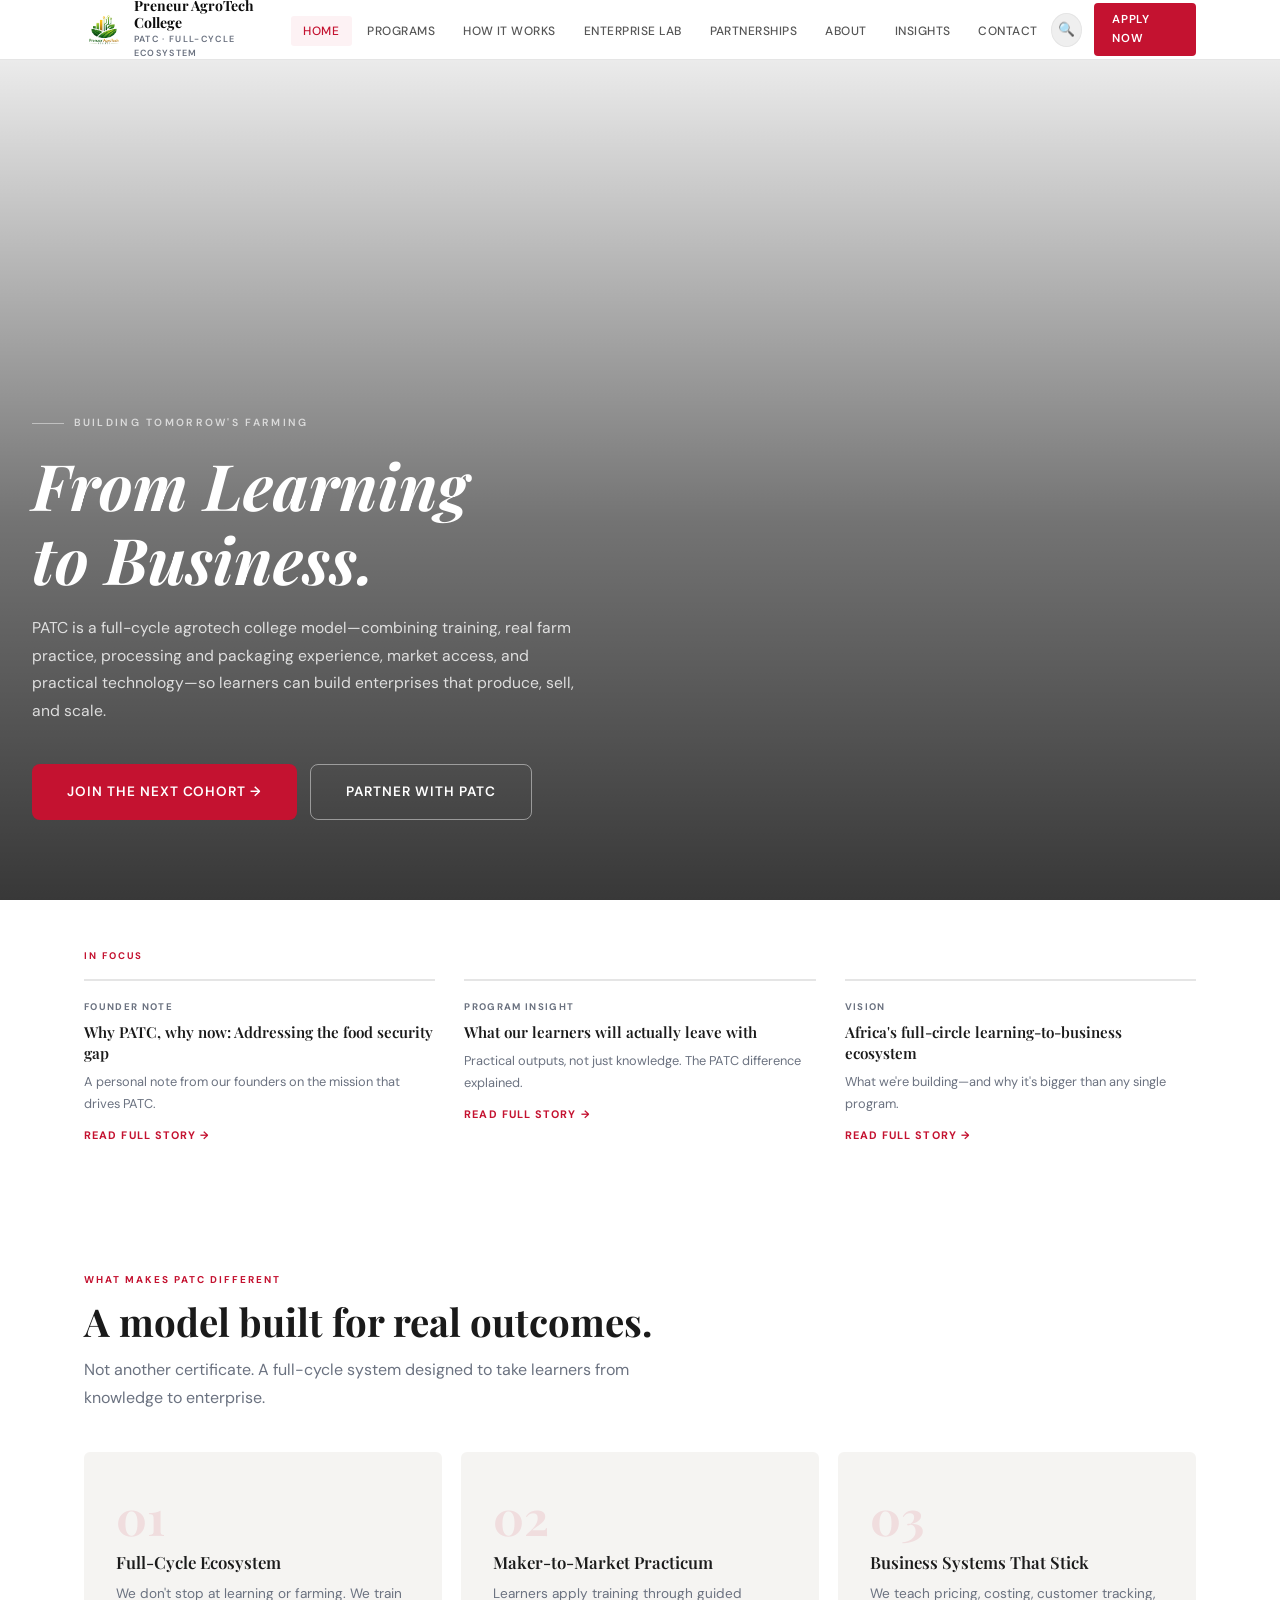
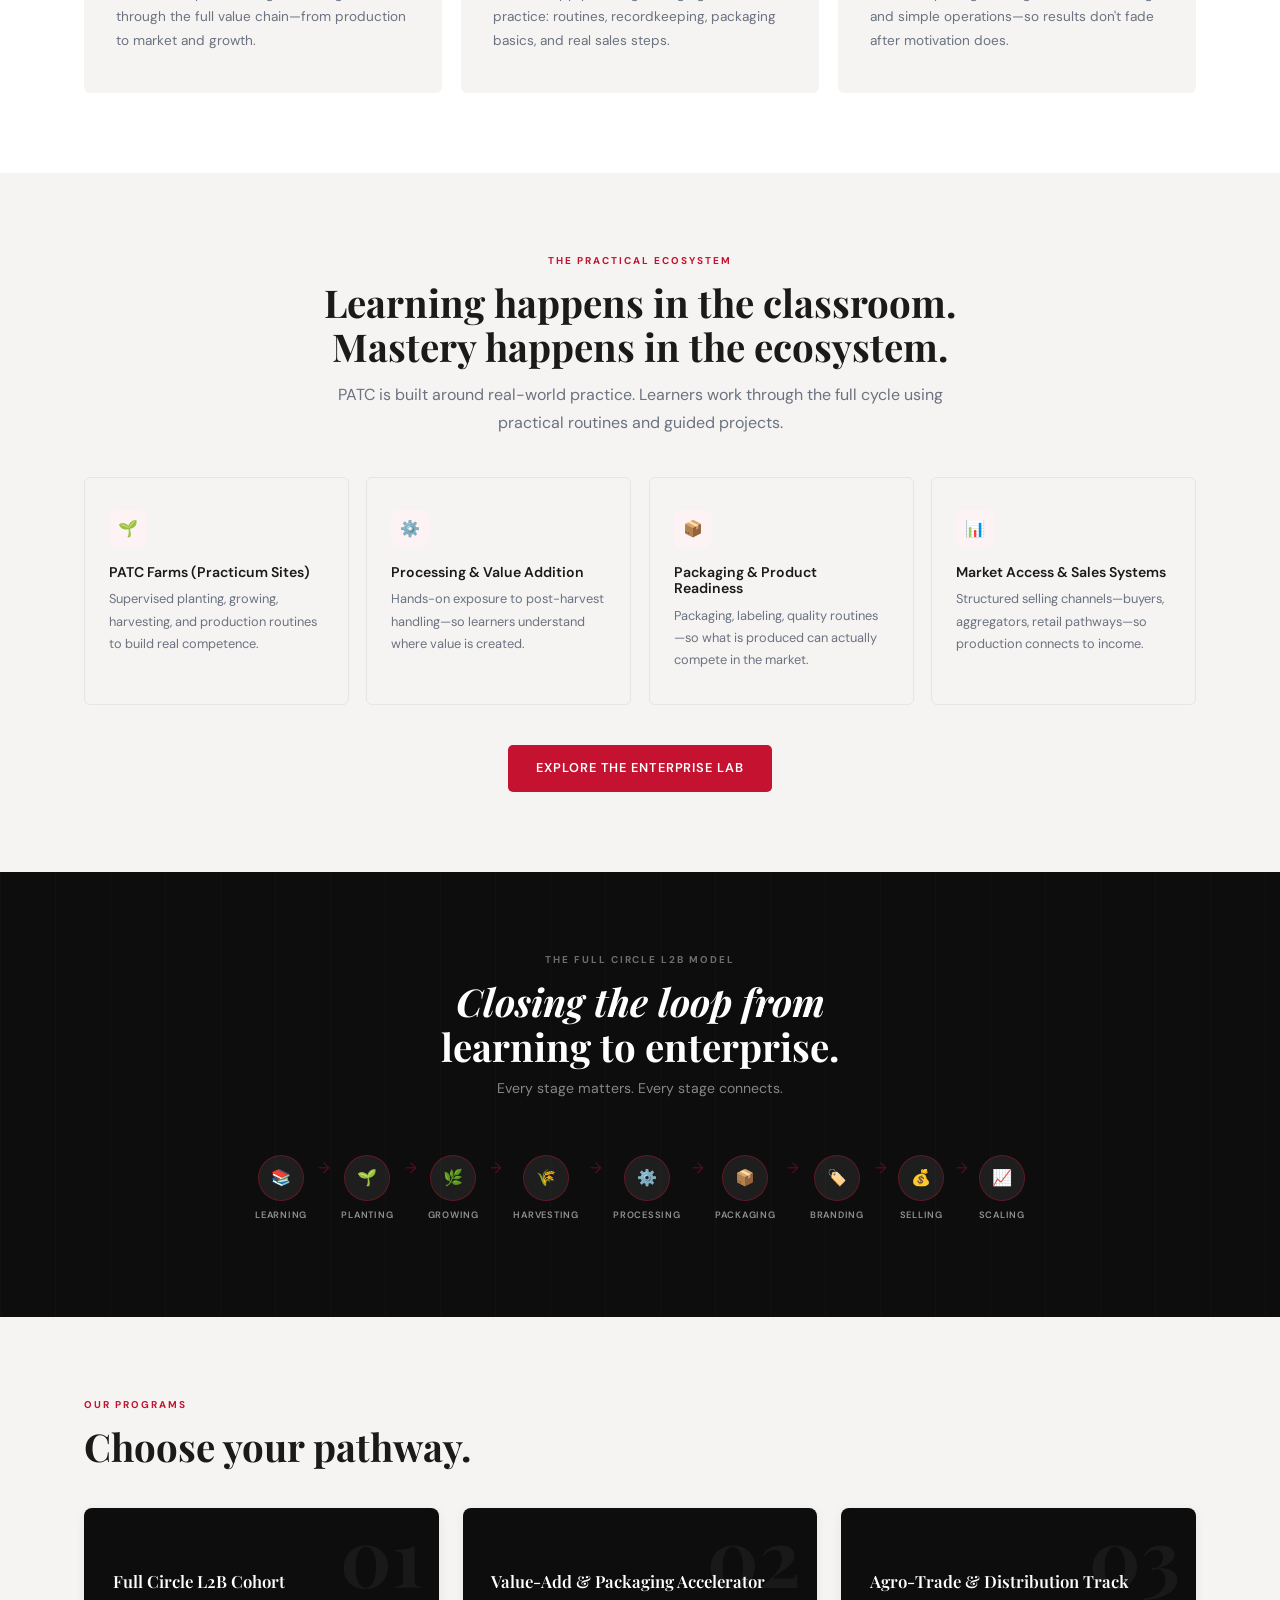
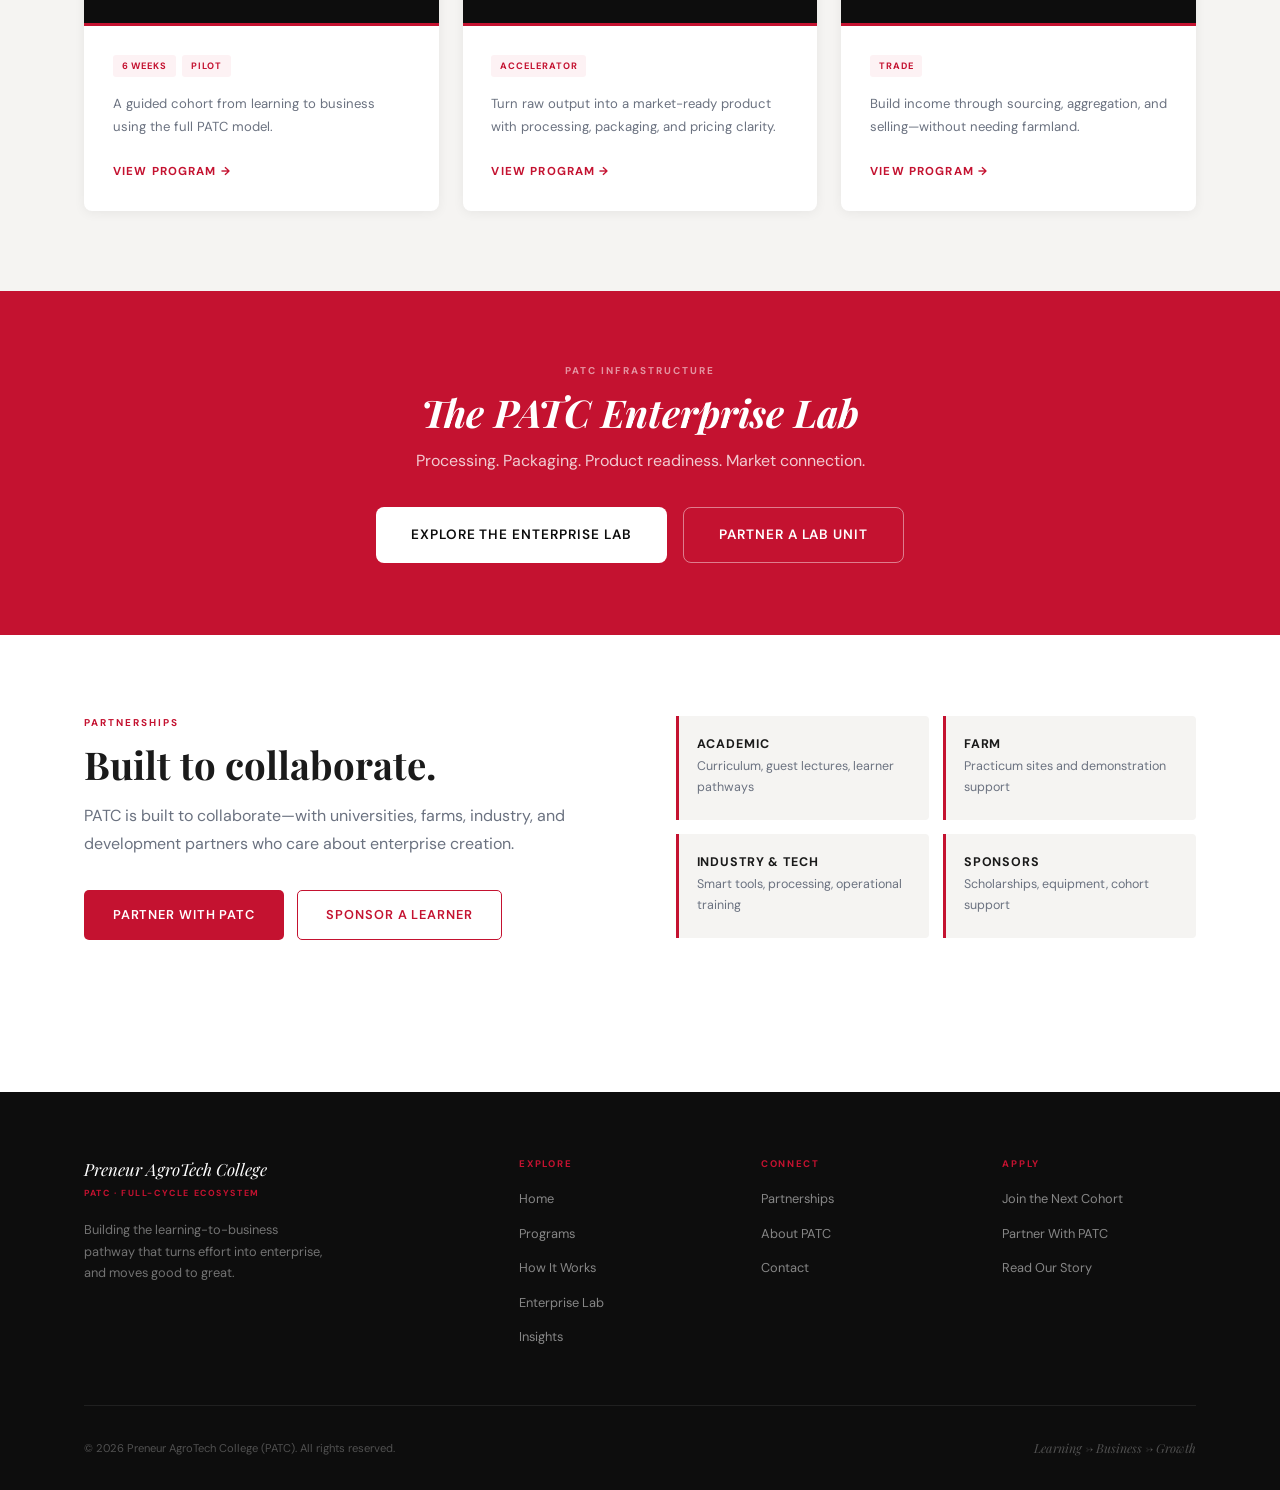
==== index.html @ 9ad7cb27 "Initial commit" ====
<!DOCTYPE html>
<html lang="en">
<head>
  <meta charset="UTF-8">
  <meta name="viewport" content="width=device-width, initial-scale=1.0">
  <title>Preneur AgroTech College</title>
  <link rel="icon" type="image/png" href="assets/icons/favicon.png">
  <link rel="shortcut icon" type="image/png" href="assets/icons/favicon.png">
  <link rel="apple-touch-icon" href="assets/icons/favicon.png">
<link rel="shortcut icon" type="image/png" href="assets/icons/favicon.png">
  <link rel="apple-touch-icon" href="assets/icons/favicon.png">
<link rel="preconnect" href="https://fonts.googleapis.com">
  <link href="https://fonts.googleapis.com/css2?family=Playfair+Display:ital,wght@0,400;0,600;0,700;1,400;1,600&family=DM+Sans:wght@300;400;500;600&display=swap" rel="stylesheet">
  <link rel="stylesheet" href="css/style.css">
  <link rel="stylesheet" href="css/header.css">
  <link rel="stylesheet" href="css/footer.css">
  <link rel="stylesheet" href="css/home.css">
  <link rel="stylesheet" href="css/responsive.css">
</head>
<body data-root="." data-page="home">
  <div id="site-header"></div>
  <div id="site-menu"></div>

  <main>
    <!-- TODO: Replace images, logos, and text content across this page -->
    <section class="hero">
      <!-- IMAGE PLACEHOLDER: Hero slideshow images set in css/home.css (.hero-slide) -->
      <div class="hero-slides">
        <div class="hero-slide slide-1"></div>
        <div class="hero-slide slide-2"></div>
        <div class="hero-slide slide-3"></div>
      </div>
      <div class="hero-overlay"></div>
      <div class="hero-content fi">
        <!-- TODO: Update hero headline/subtext to match your message -->
        <div class="hero-eyebrow">Building Tomorrow's Farming</div>
        <h1>From Learning<br>to Business.</h1>
        <p class="hero-sub fi-2">PATC is a full-cycle agrotech college model—combining training, real farm practice, processing and packaging experience, market access, and practical technology—so learners can build enterprises that produce, sell, and scale.</p>
        <div class="hero-btns fi-3">
          <a class="btn btn-red btn-lg" data-link="pages/apply.html">Join the Next Cohort →</a>
          <a class="btn btn-outline-w btn-lg" data-link="pages/partnerships.html">Partner With PATC</a>
        </div>
      </div>
    </section>

    <!-- IN FOCUS -->
    <div class="infocus">
      <div class="container">
        <div class="if-label">In Focus</div>
        <div class="if-grid">
          <a class="if-card reveal" data-link="pages/insights.html?story=0">
            <div class="if-tag">Founder Note</div>
            <h4>Why PATC, why now: Addressing the food security gap</h4>
            <p>A personal note from our founders on the mission that drives PATC.</p>
            <div class="if-read">Read Full Story →</div>
          </a>
          <a class="if-card reveal" data-link="pages/insights.html?story=1">
            <div class="if-tag">Program Insight</div>
            <h4>What our learners will actually leave with</h4>
            <p>Practical outputs, not just knowledge. The PATC difference explained.</p>
            <div class="if-read">Read Full Story →</div>
          </a>
          <a class="if-card reveal" data-link="pages/insights.html?story=2">
            <div class="if-tag">Vision</div>
            <h4>Africa's full-circle learning-to-business ecosystem</h4>
            <p>What we're building—and why it's bigger than any single program.</p>
            <div class="if-read">Read Full Story →</div>
          </a>
        </div>
      </div>
    </div>

    <!-- WHAT MAKES PATC DIFFERENT -->
    <section class="section" style="background:#fff">
      <div class="container">
        <div class="reveal" style="margin-bottom:2.5rem">
          <div class="sec-label">What Makes PATC Different</div>
          <h2>A model built for real outcomes.</h2>
          <p style="color:var(--gray);max-width:620px;margin-top:.8rem">Not another certificate. A full-cycle system designed to take learners from knowledge to enterprise.</p>
        </div>
        <div class="diff-grid">
          <div class="dc reveal"><div class="dc-n">01</div><h3>Full-Cycle Ecosystem</h3><p>We don't stop at learning or farming. We train through the full value chain—from production to market and growth.</p></div>
          <div class="dc reveal"><div class="dc-n">02</div><h3>Maker-to-Market Practicum</h3><p>Learners apply training through guided practice: routines, recordkeeping, packaging basics, and real sales steps.</p></div>
          <div class="dc reveal"><div class="dc-n">03</div><h3>Business Systems That Stick</h3><p>We teach pricing, costing, customer tracking, and simple operations—so results don't fade after motivation does.</p></div>
        </div>
      </div>
    </section>

    <!-- ECOSYSTEM -->
    <section class="section" style="background:var(--light)">
      <div class="container">
        <div class="reveal" style="text-align:center;margin-bottom:2.5rem">
          <div class="sec-label" style="text-align:center">The Practical Ecosystem</div>
          <h2>Learning happens in the classroom.<br>Mastery happens in the ecosystem.</h2>
          <p style="color:var(--gray);max-width:640px;margin:.8rem auto 0">PATC is built around real-world practice. Learners work through the full cycle using practical routines and guided projects.</p>
        </div>
        <div class="eco-grid">
          <div class="ec reveal"><div class="ec-ico">🌱</div><h4>PATC Farms (Practicum Sites)</h4><p>Supervised planting, growing, harvesting, and production routines to build real competence.</p></div>
          <div class="ec reveal"><div class="ec-ico">⚙️</div><h4>Processing & Value Addition</h4><p>Hands-on exposure to post-harvest handling—so learners understand where value is created.</p></div>
          <div class="ec reveal"><div class="ec-ico">📦</div><h4>Packaging & Product Readiness</h4><p>Packaging, labeling, quality routines—so what is produced can actually compete in the market.</p></div>
          <div class="ec reveal"><div class="ec-ico">📊</div><h4>Market Access & Sales Systems</h4><p>Structured selling channels—buyers, aggregators, retail pathways—so production connects to income.</p></div>
        </div>
        <div style="text-align:center;margin-top:2.5rem" class="reveal">
          <a class="btn btn-red" data-link="pages/enterprise-lab.html">Explore the Enterprise Lab</a>
        </div>
      </div>
    </section>

    <!-- L2B -->
    <section class="l2b-sec">
      <div class="container">
        <div style="text-align:center;margin-bottom:2.5rem">
          <div class="sec-label" style="text-align:center;color:rgba(255,255,255,.4)">The Full Circle L2B Model</div>
          <h2 style="color:#fff;font-style:italic">Closing the loop from<br><em style="font-style:normal">learning to enterprise.</em></h2>
          <p style="color:rgba(255,255,255,.5);font-size:.88rem;margin-top:.5rem">Every stage matters. Every stage connects.</p>
        </div>
        <div class="l2b-chain">
          <div class="l2b-n"><div class="l2b-dot">📚</div><div class="l2b-lbl">Learning</div></div><div class="l2b-arr">→</div>
          <div class="l2b-n"><div class="l2b-dot">🌱</div><div class="l2b-lbl">Planting</div></div><div class="l2b-arr">→</div>
          <div class="l2b-n"><div class="l2b-dot">🌿</div><div class="l2b-lbl">Growing</div></div><div class="l2b-arr">→</div>
          <div class="l2b-n"><div class="l2b-dot">🌾</div><div class="l2b-lbl">Harvesting</div></div><div class="l2b-arr">→</div>
          <div class="l2b-n"><div class="l2b-dot">⚙️</div><div class="l2b-lbl">Processing</div></div><div class="l2b-arr">→</div>
          <div class="l2b-n"><div class="l2b-dot">📦</div><div class="l2b-lbl">Packaging</div></div><div class="l2b-arr">→</div>
          <div class="l2b-n"><div class="l2b-dot">🏷️</div><div class="l2b-lbl">Branding</div></div><div class="l2b-arr">→</div>
          <div class="l2b-n"><div class="l2b-dot">💰</div><div class="l2b-lbl">Selling</div></div><div class="l2b-arr">→</div>
          <div class="l2b-n"><div class="l2b-dot">📈</div><div class="l2b-lbl">Scaling</div></div>
        </div>
      </div>
    </section>

    <!-- PROGRAMS SNAP -->
    <section class="section" style="background:var(--light)">
      <div class="container">
        <div class="reveal" style="margin-bottom:2.5rem">
          <div class="sec-label">Our Programs</div>
          <h2>Choose your pathway.</h2>
        </div>
        <div class="prog-grid">
          <div class="pc reveal"><div class="pc-top" data-n="01"><h3>Full Circle L2B Cohort</h3></div><div class="pc-bar"></div><div class="pc-body"><div class="tags"><span class="ptag">6 Weeks</span><span class="ptag">Pilot</span></div><p>A guided cohort from learning to business using the full PATC model.</p><a class="link-r" data-link="pages/programs.html">View Program →</a></div></div>
          <div class="pc reveal"><div class="pc-top" data-n="02"><h3>Value-Add & Packaging Accelerator</h3></div><div class="pc-bar"></div><div class="pc-body"><div class="tags"><span class="ptag">Accelerator</span></div><p>Turn raw output into a market-ready product with processing, packaging, and pricing clarity.</p><a class="link-r" data-link="pages/programs.html">View Program →</a></div></div>
          <div class="pc reveal"><div class="pc-top" data-n="03"><h3>Agro-Trade & Distribution Track</h3></div><div class="pc-bar"></div><div class="pc-body"><div class="tags"><span class="ptag">Trade</span></div><p>Build income through sourcing, aggregation, and selling—without needing farmland.</p><a class="link-r" data-link="pages/programs.html">View Program →</a></div></div>
        </div>
      </div>
    </section>

    <!-- RED BAND -->
    <div class="rband">
      <div class="container">
        <div class="sec-label" style="text-align:center;color:rgba(255,255,255,.55)">PATC Infrastructure</div>
        <h2>The PATC Enterprise Lab</h2>
        <p>Processing. Packaging. Product readiness. Market connection.</p>
        <div class="rband-btns">
          <a class="btn btn-white btn-lg" data-link="pages/enterprise-lab.html">Explore the Enterprise Lab</a>
          <a class="btn btn-outline-w btn-lg" data-link="pages/partnerships.html">Partner a Lab Unit</a>
        </div>
      </div>
    </div>

    <!-- PARTNERSHIPS TEASER -->
    <section class="section" style="background:#fff">
      <div class="container">
        <div class="two-col">
          <div class="reveal">
            <div class="sec-label">Partnerships</div>
            <h2>Built to collaborate.</h2>
            <p style="margin:1rem 0 2rem;color:var(--gray)">PATC is built to collaborate—with universities, farms, industry, and development partners who care about enterprise creation.</p>
            <div style="display:flex;gap:.8rem;flex-wrap:wrap">
              <a class="btn btn-red" data-link="pages/partnerships.html">Partner With PATC</a>
              <a class="btn btn-outline-red" data-link="pages/partnerships.html">Sponsor a Learner</a>
            </div>
          </div>
          <div class="pt-grid reveal">
            <div class="pt"><h4>Academic</h4><p>Curriculum, guest lectures, learner pathways</p></div>
            <div class="pt"><h4>Farm</h4><p>Practicum sites and demonstration support</p></div>
            <div class="pt"><h4>Industry & Tech</h4><p>Smart tools, processing, operational training</p></div>
            <div class="pt"><h4>Sponsors</h4><p>Scholarships, equipment, cohort support</p></div>
          </div>
        </div>
      </div>
    </section>
  </main>

  <div id="site-footer"></div>

  <script src="js/navigation.js"></script>
  <script src="js/script.js"></script>
  <script src="js/search.js"></script>
</body>
</html>
---- css/style.css ----
*,*::before,*::after{box-sizing:border-box;margin:0;padding:0}
html{scroll-behavior:smooth;-webkit-text-size-adjust:100%}
body{font-family:'DM Sans',sans-serif;color:#1a1a1a;background:#fff;line-height:1.6}
:root{
  --red:#c41230;--red-light:#e8192c;--red-pale:#fdf2f4;--red-mid:#a50e26;
  --dark:#0d0d0d;--dark2:#111b12;--green-dark:#0d2b12;
  --gray:#6b7280;--light:#f5f4f2;--border:#e5e5e5;--white:#fff;
  --serif:'Playfair Display',Georgia,serif;--sans:'DM Sans',sans-serif;
  --nav-h:60px;--bot-h:64px;
}

h1,h2,h3,h4{font-family:var(--serif);line-height:1.15}
h1{font-size:clamp(2rem,5vw,4.2rem);font-weight:700}
h2{font-size:clamp(1.6rem,3vw,2.8rem);font-weight:700}
h3{font-size:clamp(1.15rem,2vw,1.65rem);font-weight:600}
h4{font-size:1rem;font-weight:600}
p{line-height:1.75;color:#4a4a4a}
a{color:inherit;text-decoration:none}
button{cursor:pointer;border:none;font-family:var(--sans)}
input,select,textarea{font-family:var(--sans)}
img{display:block;width:100%;object-fit:cover}

.container{max-width:1160px;margin:0 auto;padding:0 1.5rem}
.section{padding:5rem 0}
main{padding-top:var(--nav-h);padding-bottom:calc(var(--bot-h) + .5rem)}

/*  BUTTONS  */
.btn{display:inline-flex;align-items:center;justify-content:center;gap:.45rem;font-size:.8rem;font-weight:600;letter-spacing:.07em;text-transform:uppercase;padding:.85rem 1.8rem;border-radius:5px;transition:all .2s;cursor:pointer;border:none;font-family:var(--sans)}
.btn-red{background:var(--red);color:#fff}
.btn-red:hover{background:var(--red-mid);transform:translateY(-1px)}
.btn-white{background:#fff;color:var(--dark)}
.btn-white:hover{background:var(--light)}
.btn-outline-red{background:transparent;color:var(--red);border:1.5px solid var(--red)}
.btn-outline-red:hover{background:var(--red-pale)}
.btn-outline-w{background:transparent;color:#fff;border:1.5px solid rgba(255,255,255,.45)}
.btn-outline-w:hover{border-color:#fff;background:rgba(255,255,255,.08)}
.btn-full{width:100%}
.btn-lg{padding:1rem 2.2rem;font-size:.85rem;border-radius:8px}
.btn-pill{border-radius:100px}

/*  UTILS  */
.sec-label{font-size:.62rem;font-weight:700;letter-spacing:.2em;text-transform:uppercase;color:var(--red);margin-bottom:.7rem}
.divider-red{width:3rem;height:2.5px;background:var(--red);margin:1rem 0}
.reveal{opacity:0;transform:translateY(16px);transition:opacity .6s,transform .6s}
.reveal.visible{opacity:1;transform:none}
@keyframes fadeUp{from{opacity:0;transform:translateY(22px)}to{opacity:1;transform:none}}
.fi{animation:fadeUp .65s ease both}
.fi-2{animation:fadeUp .65s .12s ease both}
.fi-3{animation:fadeUp .65s .24s ease both}

/*  SHARED GRIDS  */
.eco-grid{display:grid;grid-template-columns:repeat(4,1fr);gap:1.1rem}
.ec{border:1.5px solid var(--border);padding:2rem 1.5rem;border-radius:6px;transition:all .25s}
.ec:hover{border-color:var(--red);box-shadow:0 6px 22px rgba(196,18,48,.1);transform:translateY(-3px)}
.ec-ico{width:38px;height:38px;background:var(--red-pale);border-radius:8px;display:flex;align-items:center;justify-content:center;font-size:1rem;margin-bottom:1rem}
.ec h4{font-family:var(--sans);font-weight:600;font-size:.88rem;color:#1a1a1a;margin-bottom:.5rem}
.ec p{font-size:.8rem;color:var(--gray)}

.rband{background:var(--red);padding:4.5rem 0;text-align:center;color:#fff}
.rband h2{font-style:italic;margin-bottom:.8rem}
.rband p{color:rgba(255,255,255,.78);max-width:460px;margin:0 auto 2rem}
.rband-btns{display:flex;justify-content:center;gap:1rem;flex-wrap:wrap}

/*  PROGRAMS PAGE  */
.prog-hero{
  background-color:var(--dark);
  background-image:linear-gradient(rgba(12,13,14,.72),rgba(12,13,14,.72)),url("../assets/images/programs.jpg");
  background-position:center;
  background-size:cover;
  background-repeat:no-repeat;
  padding:5rem 2rem 4rem;
  min-height:60vh;
  display:flex;
  align-items:flex-end;
}
.prog-hero .sec-label{color:rgba(255,255,255,.4)}
.prog-hero h1{color:#fff;font-style:italic;margin-bottom:.8rem}
.prog-hero p{color:rgba(255,255,255,.68)}

.prog-detail-block{padding:4rem 0;border-bottom:1px solid var(--border)}
.prog-detail-block:last-child{border-bottom:none}
.pdb-inner{display:grid;grid-template-columns:1fr 2fr;gap:4rem;align-items:start}
.pdb-sticky{position:sticky;top:80px}
.pdb-sticky h2{font-size:1.7rem;margin-bottom:.7rem}
.pdb-sticky p{color:var(--gray);font-size:.85rem;margin-bottom:1.2rem}
.pdb-meta{display:flex;flex-wrap:wrap;gap:.4rem;margin-bottom:1.5rem}

.ct{margin-top:1rem}
.ct-item{padding-left:2rem;position:relative;margin-bottom:1.8rem}
.ct-item::before{content:'';position:absolute;left:.5rem;top:1.4rem;bottom:-1rem;width:2px;background:var(--border)}
.ct-dot{width:10px;height:10px;background:var(--red);border-radius:50%;position:absolute;left:.3rem;top:.2rem}
.ct-item h4{font-family:var(--sans);font-weight:700;font-size:.92rem;margin-bottom:.4rem}
.ct-item p{font-size:.82rem;color:var(--gray)}
.ct-del{background:var(--light);padding:1rem;border-radius:6px;margin-top:.7rem}
.ct-del-lbl{font-size:.6rem;font-weight:700;letter-spacing:.12em;text-transform:uppercase;color:var(--red);margin-bottom:.4rem}
.ct-del-item{font-size:.78rem;color:#444;margin-bottom:.4rem}

.ptag{background:var(--red-pale);color:var(--red);font-size:.58rem;font-weight:700;letter-spacing:.1em;text-transform:uppercase;padding:.22rem .55rem;border-radius:3px}

.tool-list{display:grid;gap:.8rem;margin-top:1rem}
.tl-row{display:flex;gap:.8rem;align-items:center;background:var(--light);border-radius:8px;padding:1rem}
.tl-ico{width:34px;height:34px;background:#fff;border-radius:8px;display:flex;align-items:center;justify-content:center;font-size:1rem}
.tl-name{font-size:.85rem;font-weight:700}
.tl-desc{font-size:.76rem;color:var(--gray)}

/*  HOW IT WORKS PAGE  */
.how-hero{position:relative;min-height:70vh;display:flex;align-items:flex-end}
/* TODO: Replace hero image: assets/images/farm.jpg */
.how-hero-img{position:absolute;inset:0;background:url('../assets/images/\ How\ it\ work.jpg') center/cover no-repeat}
.how-hero-overlay{position:absolute;inset:0;background:linear-gradient(to bottom,rgba(0,0,0,.25),rgba(0,0,0,.75))}
.how-hero-content{position:relative;color:#fff;padding:4rem 1.5rem}
.tag-red{display:inline-block;background:var(--red);color:#fff;padding:.4rem .7rem;font-size:.6rem;font-weight:700;letter-spacing:.12em;text-transform:uppercase;border-radius:4px;cursor:pointer}
.how-sub{font-size:1rem;color:#444;max-width:800px;margin:0 auto 2.5rem;text-align:center}

.lifecycle{display:flex;flex-direction:column;gap:1rem}
.lc-item{display:grid;grid-template-columns:120px 1fr;gap:1rem;align-items:start;background:var(--light);padding:1.5rem;border-radius:8px}
.lc-num{font-size:.7rem;font-weight:700;letter-spacing:.14em;text-transform:uppercase;color:var(--red)}
.lc-content h4{font-family:var(--sans);font-size:.95rem;margin-bottom:.4rem}
.lc-content p{font-size:.82rem;color:var(--gray)}

.tech-layer{background:var(--dark);color:#fff;border-radius:10px;padding:2.5rem;margin-top:3rem}
.tech-layer h3{color:#fff;margin-bottom:.8rem}
.tech-row{display:grid;grid-template-columns:1fr 2fr;gap:1rem;padding:1rem 0;border-top:1px solid rgba(255,255,255,.1)}
.tech-row:first-of-type{border-top:none}
.tr-key{font-size:.78rem;font-weight:700;letter-spacing:.08em;text-transform:uppercase;color:rgba(255,255,255,.6)}
.tr-val{font-size:.82rem;color:rgba(255,255,255,.7)}

.re-grid{display:grid;grid-template-columns:repeat(3,1fr);gap:1.2rem}
.re{background:#fff;border-radius:8px;overflow:hidden;box-shadow:0 2px 14px rgba(0,0,0,.06)}
.re-img{height:180px;background:#ccc}
.re-body{padding:1.3rem}
.re-body h4{font-family:var(--sans);font-size:.9rem;margin-bottom:.4rem}
.re-body p{font-size:.8rem;color:var(--gray)}
.re-link{font-size:.65rem;font-weight:700;letter-spacing:.1em;text-transform:uppercase;color:var(--red);margin-top:.8rem}

/*  ENTERPRISE LAB PAGE  */
.lab-hero{position:relative;min-height:65vh;display:flex;align-items:flex-end}
/* TODO: Replace hero image: assets/images/lab.jpg */
.lab-hero-img{position:absolute;inset:0;background:url('../assets/images/lab.jpg') center/cover no-repeat}
.lab-hero-ov{position:absolute;inset:0;background:linear-gradient(to bottom,rgba(0,0,0,.2),rgba(0,0,0,.78))}
.lab-hero-content{position:relative;color:#fff;padding:4rem 1.5rem}
.lab-badge{display:inline-block;background:rgba(255,255,255,.1);border:1px solid rgba(255,255,255,.25);padding:.4rem .8rem;border-radius:100px;font-size:.62rem;letter-spacing:.12em;text-transform:uppercase;margin-bottom:1rem}
.lab-intro{font-size:1rem;color:#444;max-width:700px}
.lab-photo-cards{display:grid;grid-template-columns:repeat(3,1fr);gap:1.4rem}
.lpc{background:#fff;border-radius:10px;overflow:hidden;box-shadow:0 2px 16px rgba(0,0,0,.07)}
.lpc-img{height:200px;object-fit:cover}
.lpc-body{padding:1.4rem}
.lpc-body h3{font-family:var(--sans);font-size:1rem;margin-bottom:.5rem}
.lpc-body p{font-size:.82rem;color:var(--gray);margin-bottom:1rem}
.lpc-tags{display:flex;gap:.5rem;margin-bottom:1rem;flex-wrap:wrap}
.lpc-tag{font-size:.58rem;font-weight:700;letter-spacing:.1em;text-transform:uppercase;background:var(--light);padding:.2rem .5rem;border-radius:4px}

/*  PARTNERSHIPS PAGE  */
.sponsor-hero{position:relative;min-height:70vh;display:flex;align-items:flex-end}
/* TODO: Replace hero image: assets/images/hero.jpg */
.sponsor-hero-img{position:absolute;inset:0;background:url('../assets/images/\ AgroMarker.jpg') center/cover no-repeat}
.sponsor-hero-ov{position:absolute;inset:0;background:linear-gradient(to bottom,rgba
  (0,0,0,.2),rgba(0,0,0,.75))}
.sponsor-hero-content{position:relative;color:#fff;padding:4rem 1.5rem}
.mission-quote{font-family:var(--serif);font-size:1.2rem;font-style:italic;text-align:center;max-width:760px;margin:0 auto 1.5rem;color:#333}
.st-grid{display:grid;grid-template-columns:repeat(3,1fr);gap:1.2rem}
.st{background:#fff;border:1px solid var(--border);border-radius:10px;overflow:hidden;box-shadow:0 2px 12px rgba(0,0,0,.06)}
.st-top{background:var(--light);padding:1.3rem}
.st-top h3{font-family:var(--sans);font-size:.95rem;margin-bottom:.3rem}
.st-price{font-size:1.3rem;font-weight:700;color:var(--red)}
.st-body{padding:1.3rem}
.st-body p{font-size:.82rem;color:var(--gray);margin-bottom:1rem}
.st-features{list-style:none;display:grid;gap:.5rem}
.st-feat-ico{color:var(--red);font-weight:700;margin-right:.4rem}
.partner-types-full{display:grid;grid-template-columns:repeat(4,1fr);gap:1rem}
.ptf{background:var(--light);border-radius:8px;padding:1.2rem;border-left:3px solid var(--red)}
.ptf-ico{font-size:1.2rem;margin-bottom:.6rem}
.ptf h4{font-family:var(--sans);font-size:.9rem;margin-bottom:.4rem}
.ptf p{font-size:.8rem;color:var(--gray)}

/*  ABOUT PAGE  */
.about-hero{position:relative;min-height:65vh;display:flex;align-items:flex-end}
/* TODO: Replace hero image: assets/images/farm.jpg */
.about-hero-img{
  position:absolute;
  inset:0;
  background:center/cover no-repeat;
  animation:aboutHeroSlides 18s infinite;
}
.about-hero-ov{position:absolute;inset:0;background:linear-gradient(to bottom,rgba(0,0,0,.2),rgba(0,0,0,.7))}
.about-hero-content{position:relative;color:#fff;padding:4rem 1.5rem}
.about-hero-quote{font-family:var(--serif);font-style:italic;color:rgba(255,255,255,.8);max-width:520px;margin-top:1rem}

@keyframes aboutHeroSlides{
  0%{background-image:url("../assets/images/\ About\ slide\ 1.png")}
  33%{background-image:url("../assets/images/\ \ About\ slide\ 3.jpg")}
  66%{background-image:url("../assets/images/\ About\ slide\ 4.jpg")}
  100%{background-image:url("../assets/images/\ About\ slide\ 2.jpg")}
}
.mission-block{background:var(--light);padding:2rem;border-radius:8px}
.mission-block p{font-size:.9rem;color:#444}
.sig-line{margin:2rem 0;font-family:var(--serif);font-style:italic;color:#333;font-size:1.05rem}
.mv-grid{display:grid;grid-template-columns:1fr 1fr;gap:1.5rem}
.mv{background:#fff;border:1px solid var(--border);border-radius:8px;padding:1.8rem}
.agrotech-box{background:var(--dark);color:#fff;border-radius:10px;padding:2rem;margin-top:2rem}
.agrotech-box h3{color:#fff}
.founder-grid{display:grid;grid-template-columns:repeat(2,1fr);gap:1.5rem}
.fc{background:#fff;border:1px solid var(--border);border-radius:10px;overflow:hidden}
/* TODO: Replace founder photos in assets/images/ */
.fc-photo{height:220px;object-fit:cover}
.fc-top{padding:1.2rem 1.5rem;border-bottom:1px solid var(--border)}
.fc-role{font-size:.75rem;color:var(--gray)}
.fc-body{padding:1.2rem 1.5rem}
.founder-socials{display:flex;gap:.5rem;margin-top:1rem}
.soc{width:32px;height:32px;border-radius:50%;background:var(--light);display:flex;align-items:center;justify-content:center;font-size:.8rem}

/*  APPLY PAGE  */
.apply-page{background:var(--light);min-height:100vh}
.apply-back{position:absolute;left:1.2rem;color:var(--red);font-size:1rem;background:none;border:none;cursor:pointer}
.apply-wrap{max-width:520px;margin:0 auto;padding:2rem 1.5rem}
.apply-step{display:none}
.apply-step.active{display:block}
.step-prog{margin-bottom:1.5rem}
.sp-row{display:flex;justify-content:space-between;font-size:.72rem;color:var(--gray);margin-bottom:.5rem}
.sp-bar{height:6px;background:#e9e9e9;border-radius:100px;overflow:hidden}
.sp-fill{height:100%;background:var(--red)}
.form-g{margin-bottom:1.1rem}
.form-lbl{display:block;font-size:.7rem;font-weight:700;letter-spacing:.1em;text-transform:uppercase;color:var(--gray);margin-bottom:.4rem}
.form-in{width:100%;padding:.9rem 1rem;border:1px solid var(--border);border-radius:6px;font-size:.9rem;background:#fff}
.form-in:focus{outline:2px solid rgba(196,18,48,.15);border-color:var(--red)}
.qd{background:#fff;border:1px solid var(--border);border-radius:10px;padding:1.2rem;margin-top:2rem}
.qd-title{font-size:.7rem;font-weight:700;letter-spacing:.1em;text-transform:uppercase;color:var(--red);margin-bottom:1rem}
.qd-row{display:flex;gap:.8rem;margin-bottom:.8rem}
.qd-ico{width:30px;height:30px;background:var(--red-pale);border-radius:8px;display:flex;align-items:center;justify-content:center;font-size:.85rem}
.qd-key{font-size:.62rem;font-weight:700;letter-spacing:.1em;text-transform:uppercase;color:var(--gray);display:block}
.qd-val{font-size:.85rem;color:#333}

.track-opt{display:flex;align-items:center;justify-content:space-between;background:#fff;border:1px solid var(--border);border-radius:10px;padding:1.1rem;margin-bottom:.8rem;cursor:pointer;transition:all .2s}
.track-opt.sel{border-color:var(--red);box-shadow:0 8px 24px rgba(196,18,48,.08)}
.to-text .tn{font-weight:700;font-size:.9rem;margin-bottom:.2rem}
.to-text .ts{font-size:.78rem;color:var(--gray)}
.to-radio{width:22px;height:22px;border-radius:50%;border:2px solid var(--border)}
.track-opt.sel .to-radio{border-color:var(--red);background:var(--red)}

.step-btns{display:flex;gap:.8rem;margin-top:1.5rem}

.rv-card{background:#fff;border-radius:10px;border:1px solid var(--border);padding:1.2rem;margin-bottom:1.2rem}
.rv-row{display:flex;justify-content:space-between;border-bottom:1px dashed var(--border);padding:.6rem 0}
.rv-row:last-child{border-bottom:none}
.rv-k{font-size:.7rem;font-weight:700;letter-spacing:.08em;text-transform:uppercase;color:var(--gray)}
.rv-v{font-size:.82rem;color:#333}
.checklist{list-style:none;display:grid;gap:.6rem;margin-bottom:1rem}
.checklist li{display:flex;gap:.6rem;align-items:flex-start;background:#fff;border:1px solid var(--border);padding:.8rem;border-radius:8px}
.cl-chk{width:22px;height:22px;border-radius:50%;background:var(--red-pale);display:flex;align-items:center;justify-content:center;font-size:.75rem;color:var(--red)}
.cert{display:flex;gap:.8rem;align-items:flex-start;background:#fff;border:1px solid var(--border);padding:1rem;border-radius:10px;margin-bottom:1rem}
.cert-box{width:22px;height:22px;border:2px solid var(--border);border-radius:4px;cursor:pointer}
.cert-box.chk{background:var(--red);border-color:var(--red);position:relative}
.cert-box.chk::after{content:'✓';position:absolute;inset:0;display:flex;align-items:center;justify-content:center;color:#fff;font-size:.75rem}
.what-next{background:#fff;border:1px solid var(--border);border-radius:10px;padding:1rem}
.wn-title{font-size:.75rem;color:var(--gray);margin-bottom:.6rem}
.wn-item{display:flex;gap:.6rem;margin-bottom:.5rem}
.wn-num{width:22px;height:22px;background:var(--red-pale);border-radius:50%;display:flex;align-items:center;justify-content:center;font-size:.7rem;color:var(--red)}

.apply-success{display:none}
.apply-success.active{display:block}
.success-body{display:flex;flex-direction:column;align-items:center;justify-content:center;text-align:center;padding:3rem 1rem}
.success-ico{width:80px;height:80px;background:rgba(34,197,94,.2);border:2px solid rgba(34,197,94,.5);border-radius:50%;display:flex;align-items:center;justify-content:center;font-size:2.2rem;margin:0 auto 1.8rem;color:rgba(34,197,94,.9)}
.success-body h1{color:#fff;font-size:clamp(1.6rem,4vw,2.5rem);margin-bottom:.8rem}
.success-body>p{color:rgba(255,255,255,.65);font-size:.9rem;max-width:380px}
.success-ns{background:rgba(255,255,255,.06);border:1px solid rgba(255,255,255,.1);border-radius:16px;padding:1.8rem;margin:2rem 0;text-align:left;width:100%}
.sns-label{font-size:.62rem;font-weight:700;letter-spacing:.18em;text-transform:uppercase;color:rgba(34,197,94,.9);margin-bottom:1rem}
.sns-item{display:flex;gap:.8rem;margin-bottom:.8rem;align-items:flex-start}
.sns-num{width:24px;height:24px;background:rgba(34,197,94,.25);border-radius:50%;display:flex;align-items:center;justify-content:center;font-size:.7rem;font-weight:700;color:rgba(34,197,94,.9);flex-shrink:0}
.sns-item p{font-size:.85rem;color:rgba(255,255,255,.75);margin:0}
.success-btns{display:flex;flex-direction:column;gap:.8rem;width:100%}
.btn-green-fill{background:rgba(34,197,94,.85);color:#fff;font-size:.88rem;font-weight:700;padding:1.1rem;border-radius:100px;border:none;cursor:pointer;transition:all .2s;font-family:var(--sans);letter-spacing:.04em}
.btn-green-fill:hover{background:rgba(34,197,94,1)}
.btn-green-outline{background:transparent;color:rgba(34,197,94,.9);font-size:.88rem;font-weight:700;padding:1.1rem;border-radius:100px;border:1.5px solid rgba(34,197,94,.35);cursor:pointer;transition:all .2s;font-family:var(--sans);letter-spacing:.04em}
.btn-green-outline:hover{border-color:rgba(34,197,94,.7)}

/*  CONTACT PAGE  */
.contact-page{background:var(--light);min-height:100vh}
.contact-topbar{display:flex;align-items:center;justify-content:center;background:#fff;border-bottom:1px solid var(--border);padding:1rem 1.5rem;position:relative}
.contact-topbar h2{font-family:var(--sans);font-weight:600;font-size:.95rem;color:#1a1a1a}
.contact-back{position:absolute;left:1.2rem;color:var(--red);font-size:1.2rem;cursor:pointer;background:none;border:none;font-family:var(--sans)}
.contact-body{max-width:520px;margin:0 auto;padding:2rem 1.5rem}
.contact-h{margin-bottom:2rem}
.contact-h h1{font-size:clamp(1.8rem,4vw,2.8rem);margin-bottom:.5rem}
.contact-h p{font-size:.88rem;color:var(--gray);font-style:italic;font-family:var(--serif)}
.c-btn-row{display:flex;flex-direction:column;gap:.7rem;margin-bottom:2.5rem}
.c-btn{display:flex;align-items:center;justify-content:space-between;padding:1.05rem 1.4rem;border-radius:7px;font-size:.88rem;font-weight:600;cursor:pointer;border:none;font-family:var(--sans);transition:all .2s}
.c-btn-red{background:var(--red);color:#fff}
.c-btn-red:hover{background:var(--red-mid)}
.c-btn-pale{background:var(--red-pale);color:var(--red);border:1.5px solid rgba(196,18,48,.15)}
.c-btn-pale:hover{background:rgba(196,18,48,.12)}
.c-detail{display:flex;gap:1rem;margin-bottom:2rem;align-items:flex-start}
.c-ico{width:38px;height:38px;background:var(--red-pale);border-radius:8px;display:flex;align-items:center;justify-content:center;font-size:.95rem;flex-shrink:0}
.c-key{font-size:.6rem;font-weight:700;letter-spacing:.14em;text-transform:uppercase;color:var(--red);display:block;margin-bottom:.2rem}
.c-val{font-size:.9rem;font-weight:500;color:#1a1a1a}
.c-sub{font-size:.78rem;color:var(--gray)}
/* TODO: Replace campus image: assets/images/farm.jpg */
.c-campus-img{width:100%;height:210px;border-radius:8px;object-fit:cover;background:url('../assets/images/\ insight.jpg') center/cover no-repeat;margin-top:2rem;display:block;filter:grayscale(30%)}

/*  INSIGHTS PAGE  */
.insights-hero{
  background-color:var(--dark);
  background-image:
    linear-gradient(rgba(12,13,14,.45),rgba(12,13,14,.7)),
    url("../assets/images/support.png");
  background-position:center top;
  background-size:cover;
  background-repeat:no-repeat;
  min-height:60vh;
  padding:6rem 2rem 4rem;
}
.insights-hero .sec-label{color:rgba(255,255,255,.4)}
.insights-hero h1{color:#fff;font-style:italic;margin-bottom:.6rem}
.insights-hero p{color:rgba(255,255,255,.62)}
.insights-layout{display:grid;grid-template-columns:2fr 1fr;gap:3rem;align-items:start}
.story-tag{font-size:.6rem;font-weight:700;letter-spacing:.16em;text-transform:uppercase;color:var(--red);margin-bottom:.5rem}
.story-h{font-style:italic;margin-bottom:.4rem}
.story-by{font-size:.78rem;color:var(--gray);font-style:italic;margin-bottom:2rem}
.story-txt p{color:#444;font-size:.93rem;line-height:1.9;margin-bottom:1.3rem}
.story-quote{border-left:3px solid var(--red);padding-left:1.4rem;margin:1.8rem 0;font-family:var(--serif);font-style:italic;font-size:1rem;color:var(--red);line-height:1.65}
.story-sidebar{position:sticky;top:80px}
.ss-card{background:var(--light);border-radius:6px;padding:1.4rem;margin-bottom:1rem;cursor:pointer;transition:all .2s;border-left:3px solid transparent}
.ss-card:hover{background:var(--red-pale);border-left-color:var(--red)}
.ss-card .ss-tag{font-size:.58rem;font-weight:700;letter-spacing:.14em;text-transform:uppercase;color:var(--gray);margin-bottom:.35rem}
.ss-card h4{font-family:var(--serif);font-size:.88rem;color:#1a1a1a;line-height:1.3}

/*  SEARCH PANEL  */
.search-panel{display:none;position:fixed;inset:0;background:rgba(0,0,0,.55);z-index:1000;align-items:center;justify-content:center;padding:1.5rem}
.search-panel.active{display:flex}
.search-box{background:#fff;border-radius:10px;max-width:520px;width:100%;padding:1.5rem;border:1px solid var(--border)}
.search-box h3{font-family:var(--sans);font-size:1rem;margin-bottom:.6rem}
.search-box input{width:100%;padding:.9rem 1rem;border:1px solid var(--border);border-radius:6px;font-size:.9rem}
.search-actions{display:flex;justify-content:flex-end;gap:.6rem;margin-top:1rem}

/*  PRINT HELPERS  */
.hidden{display:none !important}
---- css/header.css ----
/* TOP NAV */
#topnav{position:fixed;top:0;left:0;right:0;z-index:900;background:#fff;border-bottom:1px solid var(--border);height:var(--nav-h);transition:box-shadow .3s}
#topnav.shadow{box-shadow:0 2px 20px rgba(0,0,0,.09)}
.nav-inner{display:flex;align-items:center;justify-content:space-between;height:100%;max-width:1160px;margin:0 auto;padding:0 1.5rem}
.nav-logo{display:flex;align-items:center;gap:.6rem;text-decoration:none}
/* TODO: Replace logo image at assets/images/logo.png */
.nav-logo-img{width:40px;height:40px;object-fit:contain}
.nav-text-top{font-family:var(--serif);font-weight:700;font-size:.88rem;color:var(--dark);display:block;line-height:1.2}
.nav-text-bot{font-size:.56rem;font-weight:600;letter-spacing:.15em;text-transform:uppercase;color:var(--gray);display:block}
.nav-links{display:flex;align-items:center;gap:.15rem;list-style:none}
.nav-links a{font-size:.75rem;font-weight:500;letter-spacing:.04em;text-transform:uppercase;color:#555;padding:.45rem .8rem;border-radius:3px;transition:color .2s,background .2s;white-space:nowrap}
.nav-links a:hover,.nav-links a.active{color:var(--red);background:var(--red-pale)}
.nav-right{display:flex;align-items:center;gap:.8rem}
.nav-search{width:34px;height:34px;border-radius:50%;border:1px solid var(--border);display:flex;align-items:center;justify-content:center;font-size:.85rem;cursor:pointer;transition:background .2s}
.nav-search:hover{background:var(--light)}
.ham{display:none;flex-direction:column;gap:4px;padding:.4rem;background:none}
.ham span{display:block;width:20px;height:2px;background:var(--dark);transition:all .3s;border-radius:1px}

/* MOBILE DRAWER */
.drawer{display:none;position:fixed;top:var(--nav-h);left:0;right:0;bottom:0;background:#fff;z-index:800;overflow-y:auto;padding:1rem 1.5rem;flex-direction:column}
.drawer.open{display:flex}
.drawer a{padding:.9rem 0;font-size:.95rem;font-weight:500;color:#333;border-bottom:1px solid var(--border);transition:color .2s}
.drawer a:hover{color:var(--red)}

/* BOTTOM NAV */
#botnav{display:none;position:fixed;bottom:0;left:0;right:0;height:var(--bot-h);background:#fff;border-top:1px solid var(--border);z-index:900;flex-direction:row}
.bn{flex:1;display:flex;flex-direction:column;align-items:center;justify-content:center;gap:2px;font-size:.56rem;font-weight:600;letter-spacing:.05em;text-transform:uppercase;color:var(--gray);cursor:pointer;transition:color .2s;padding:0 .2rem}
.bn.active{color:var(--red)}
.bn svg{width:19px;height:19px}
---- css/footer.css ----
footer{background:var(--dark);color:#fff;padding:4rem 0 2rem}
.fg{display:grid;grid-template-columns:2fr 1fr 1fr 1fr;gap:3rem;border-bottom:1px solid rgba(255,255,255,.08);padding-bottom:3rem;margin-bottom:2rem}
.fb .fl{font-family:var(--serif);font-style:italic;font-size:1.05rem;color:#fff;display:block;margin-bottom:.2rem}
.fb .fs{font-size:.55rem;font-weight:700;letter-spacing:.18em;text-transform:uppercase;color:var(--red);display:block;margin-bottom:1.2rem}
.fb p{font-size:.8rem;color:rgba(255,255,255,.42);max-width:240px;line-height:1.7}
.fcol h5{font-size:.6rem;font-weight:700;letter-spacing:.18em;text-transform:uppercase;color:var(--red);margin-bottom:.9rem}
.fcol ul{list-style:none}
.fcol ul li{margin-bottom:.55rem}
.fcol ul li a{font-size:.8rem;color:rgba(255,255,255,.5);transition:color .2s}
.fcol ul li a:hover{color:#fff}
.fb2{display:flex;justify-content:space-between;align-items:center}
.fb2 p{font-size:.7rem;color:rgba(255,255,255,.28)}
.fb2 span{font-family:var(--serif);font-style:italic;font-size:.78rem;color:rgba(255,255,255,.28)}
---- css/home.css ----
/* HOME PAGE ONLY */
.hero{position:relative;min-height:calc(100vh - var(--nav-h));display:flex;flex-direction:column;justify-content:flex-end;overflow:hidden}
/* TODO: Replace hero slideshow images in assets/images/ (slider-1.jpg, slider-2.jpg, slider-3.jpeg) */
.hero-slides{position:absolute;inset:0;z-index:0}
.hero-slide{position:absolute;inset:0;background-position:center;background-size:cover;opacity:0;animation:heroSlide 15s infinite}
.hero-slide.slide-3{background-image:url('../assets/images/slider-3.jpg');animation-delay:0s}
.hero-slide.slide-1{background-image:url('../assets/images/slider-1.jpg');animation-delay:5s}
.hero-slide.slide-2{background-image:url('../assets/images/slider-2.jpg');animation-delay:10s}
.hero-slide::after{content:'';position:absolute;inset:0;background:linear-gradient(to bottom,rgba(0,0,0,.15) 0%,rgba(0,0,0,.35) 55%,rgba(0,0,0,.45) 100%)}
@keyframes heroSlide{
  0%{opacity:1}
  30%{opacity:1}
  36%{opacity:0}
  100%{opacity:0}
}
.hero-overlay{position:absolute;inset:0;background:linear-gradient(to bottom,rgba(0,0,0,.08) 0%,rgba(0,0,0,.55) 55%,rgba(0,0,0,.78) 100%);z-index:1}
.hero-content{position:relative;z-index:2;padding:3rem 2rem 5rem;max-width:860px}
.hero-eyebrow{font-size:.65rem;font-weight:600;letter-spacing:.22em;text-transform:uppercase;color:rgba(255,255,255,.68);margin-bottom:1rem;display:flex;align-items:center;gap:.6rem}
.hero-eyebrow::before{content:'';display:block;width:2rem;height:1px;background:rgba(255,255,255,.45)}
.hero h1{color:#fff;font-style:italic;margin-bottom:1.2rem}
.hero-sub{color:rgba(255,255,255,.8);font-size:.98rem;max-width:560px;margin-bottom:2.5rem}
.hero-btns{display:flex;flex-wrap:wrap;gap:.8rem}

.infocus{background:#fff;padding:3rem 0}
.if-label{font-size:.6rem;font-weight:700;letter-spacing:.2em;text-transform:uppercase;color:var(--red);margin-bottom:1rem}
.if-grid{display:grid;grid-template-columns:repeat(3,1fr);gap:1.8rem}
.if-card{border-top:2px solid var(--border);padding-top:1.1rem;cursor:pointer;transition:border-color .22s}
.if-card:hover{border-color:var(--red)}
.if-tag{font-size:.6rem;font-weight:700;letter-spacing:.14em;text-transform:uppercase;color:var(--gray);margin-bottom:.5rem}
.if-card h4{font-family:var(--serif);font-size:.95rem;color:#1a1a1a;line-height:1.38;margin-bottom:.4rem}
.if-card p{font-size:.8rem;color:var(--gray)}
.if-read{font-size:.68rem;font-weight:700;letter-spacing:.1em;text-transform:uppercase;color:var(--red);margin-top:.7rem;display:flex;align-items:center;gap:.25rem}

.diff-grid{display:grid;grid-template-columns:repeat(3,1fr);gap:1.2rem}
.dc{background:var(--light);padding:2.5rem 2rem;border-radius:6px;transition:all .25s;position:relative;overflow:hidden}
.dc::after{content:'';position:absolute;bottom:0;left:0;right:0;height:3px;background:var(--red);transform:scaleX(0);transition:transform .3s;transform-origin:left}
.dc:hover{background:#fff;box-shadow:0 8px 28px rgba(0,0,0,.07)}
.dc:hover::after{transform:scaleX(1)}
.dc-n{font-family:var(--serif);font-size:3rem;color:rgba(196,18,48,.1);font-weight:700;line-height:1;margin-bottom:.8rem}
.dc h3{font-size:1.05rem;color:#1a1a1a;margin-bottom:.6rem}
.dc p{font-size:.85rem;color:var(--gray)}

.l2b-sec{background:var(--dark);padding:5rem 0;position:relative;overflow:hidden}
.l2b-sec::before{content:'';position:absolute;inset:0;background:repeating-linear-gradient(90deg,rgba(255,255,255,.018) 0,rgba(255,255,255,.018) 1px,transparent 1px,transparent 55px)}
.l2b-chain{display:flex;flex-wrap:wrap;justify-content:center;align-items:flex-start;gap:0}
.l2b-n{display:flex;flex-direction:column;align-items:center;gap:.45rem;padding:.9rem .7rem;cursor:pointer}
.l2b-dot{width:46px;height:46px;border-radius:50%;background:rgba(255,255,255,.07);border:1.5px solid rgba(196,18,48,.4);display:flex;align-items:center;justify-content:center;font-size:1rem;transition:all .22s}
.l2b-n:hover .l2b-dot{background:var(--red);border-color:var(--red);transform:scale(1.1)}
.l2b-lbl{font-size:.58rem;font-weight:600;letter-spacing:.08em;text-transform:uppercase;color:rgba(255,255,255,.55)}
.l2b-arr{color:rgba(196,18,48,.4);font-size:.95rem;padding-top:1rem}

.prog-grid{display:grid;grid-template-columns:repeat(3,1fr);gap:1.5rem}
.programs-image{margin:-.5rem 0 2rem;border-radius:14px;overflow:hidden;box-shadow:0 22px 45px rgba(0,0,0,.12)}
.programs-image img{width:100%;height:320px;object-fit:cover;display:block}
.pc{background:#fff;border-radius:8px;overflow:hidden;box-shadow:0 2px 12px rgba(0,0,0,.06);transition:all .25s}
.pc:hover{transform:translateY(-4px);box-shadow:0 16px 40px rgba(0,0,0,.1)}
.pc-top{background:var(--dark);padding:2rem 1.8rem;position:relative;min-height:115px;display:flex;flex-direction:column;justify-content:flex-end}
.pc-top::before{content:attr(data-n);position:absolute;top:.4rem;right:1rem;font-family:var(--serif);font-size:5rem;color:rgba(255,255,255,.05);font-weight:700;line-height:1}
.pc-top h3{color:#fff;font-size:1.05rem;position:relative;z-index:1}
.pc-bar{height:3px;background:var(--red)}
.pc-body{padding:1.8rem}
.pc-body p{font-size:.82rem;color:var(--gray);margin-bottom:1.1rem}
.tags{display:flex;flex-wrap:wrap;gap:.4rem;margin-bottom:1rem}
.link-r{font-size:.72rem;font-weight:700;letter-spacing:.1em;text-transform:uppercase;color:var(--red);display:inline-flex;align-items:center;gap:.25rem;transition:gap .2s}
.link-r:hover{gap:.55rem}

.two-col{display:grid;grid-template-columns:1fr 1fr;gap:4.5rem;align-items:center}
.pt-grid{display:grid;grid-template-columns:1fr 1fr;gap:.9rem}
.pt{background:var(--light);border-left:3px solid var(--red);padding:1.3rem 1.1rem;border-radius:0 4px 4px 0}
.pt h4{font-family:var(--sans);font-weight:700;font-size:.78rem;letter-spacing:.07em;text-transform:uppercase;color:#1a1a1a;margin-bottom:.25rem}
.pt p{font-size:.78rem;color:var(--gray)}
---- css/responsive.css ----
@media(max-width:1024px){
  .eco-grid,.diff-grid{grid-template-columns:repeat(2,1fr)}
  .fg{grid-template-columns:1fr 1fr;gap:2rem}
  .two-col,.founder-grid,.mv-grid,.insights-layout,.pdb-inner{grid-template-columns:1fr}
  .pdb-sticky{position:static}
  .re-grid,.lab-photo-cards{grid-template-columns:1fr 1fr}
  .partner-types-full{grid-template-columns:1fr 1fr}
  .st-grid{grid-template-columns:1fr 1fr}
}
@media(max-width:768px){
  :root{--nav-h:54px}
  .nav-links,.nav-search{display:none}
  .ham{display:flex}
  #botnav{display:flex}
  main{padding-bottom:calc(var(--bot-h) + .5rem)}
  .diff-grid,.eco-grid,.prog-grid,.if-grid,.re-grid,.lab-photo-cards,.partner-types-full,.pt-grid,.st-grid{grid-template-columns:1fr}
  .fg{grid-template-columns:1fr}
  footer{padding-bottom:calc(var(--bot-h) + 1.5rem)}
  .hero-content{padding:2rem 1.5rem 4.5rem}
  .l2b-arr{display:none}
  .l2b-chain{gap:.2rem}
  .prog-grid{grid-template-columns:1fr}
}
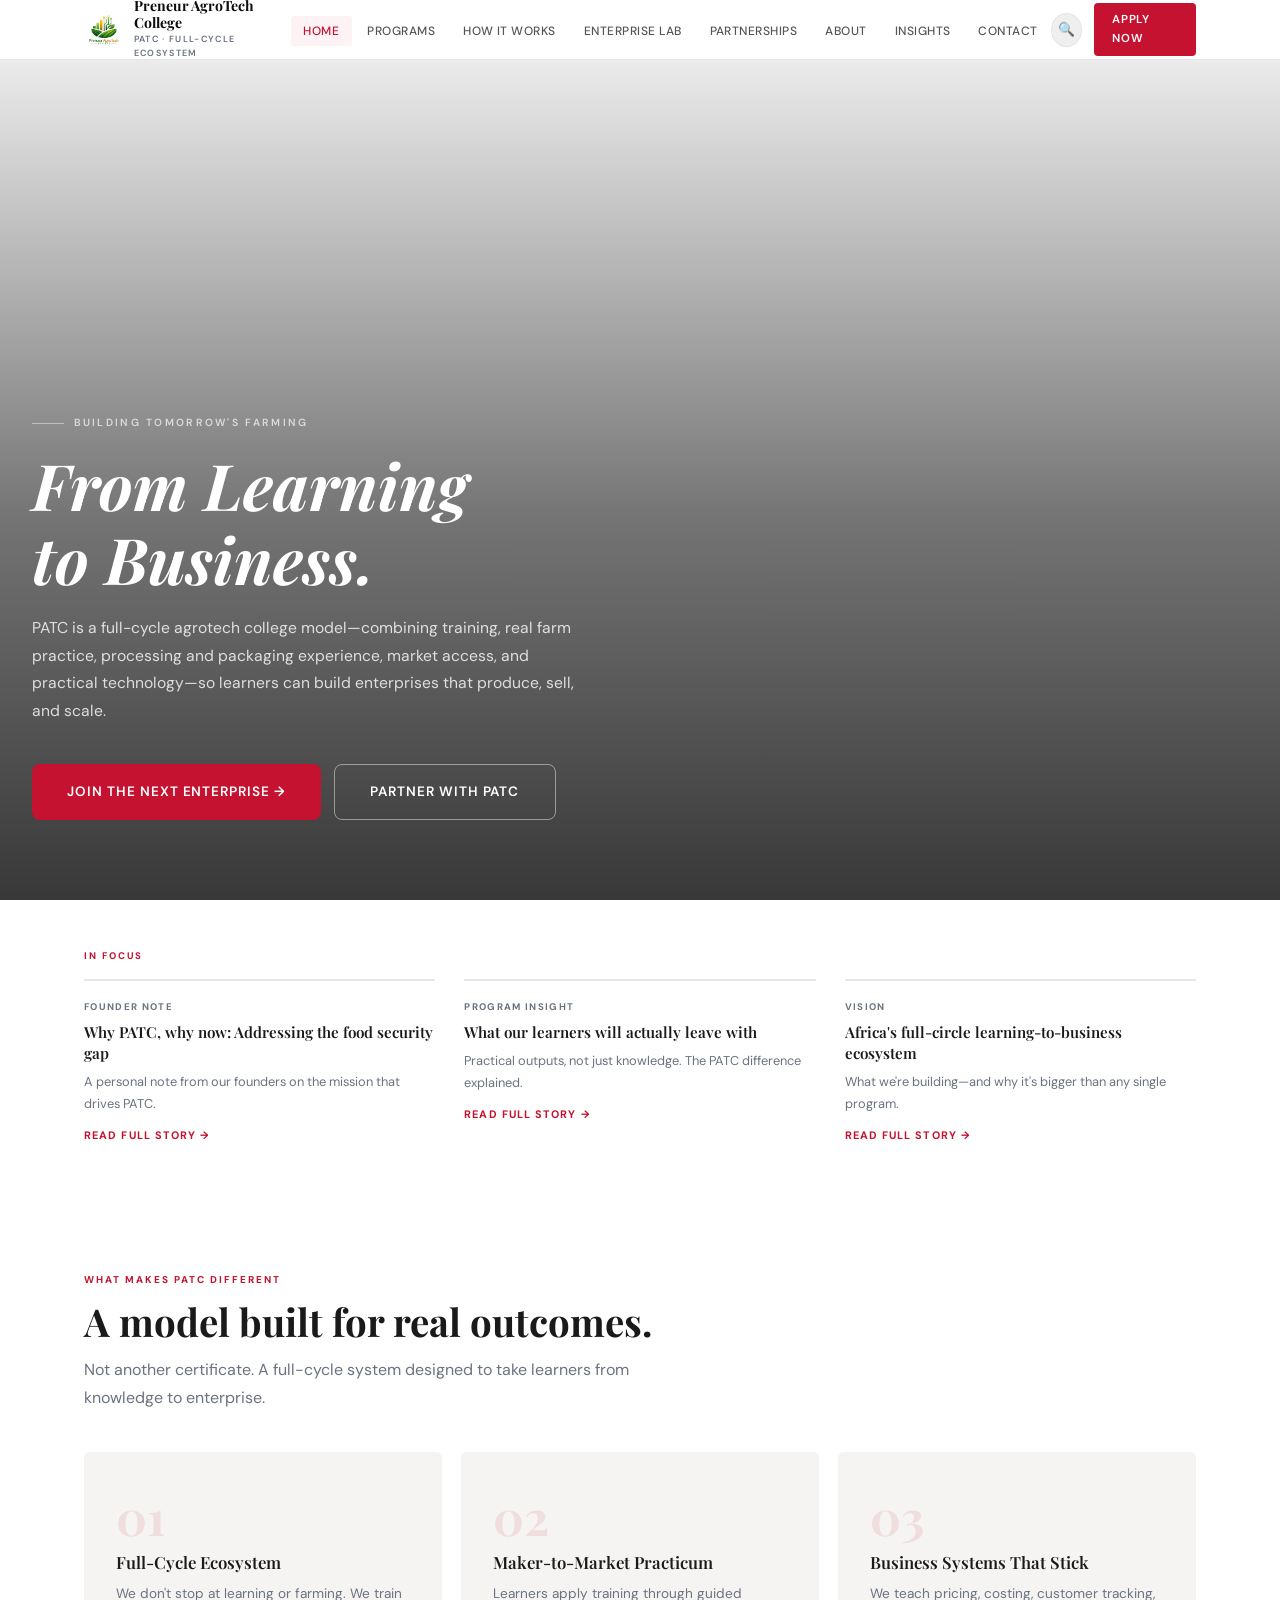
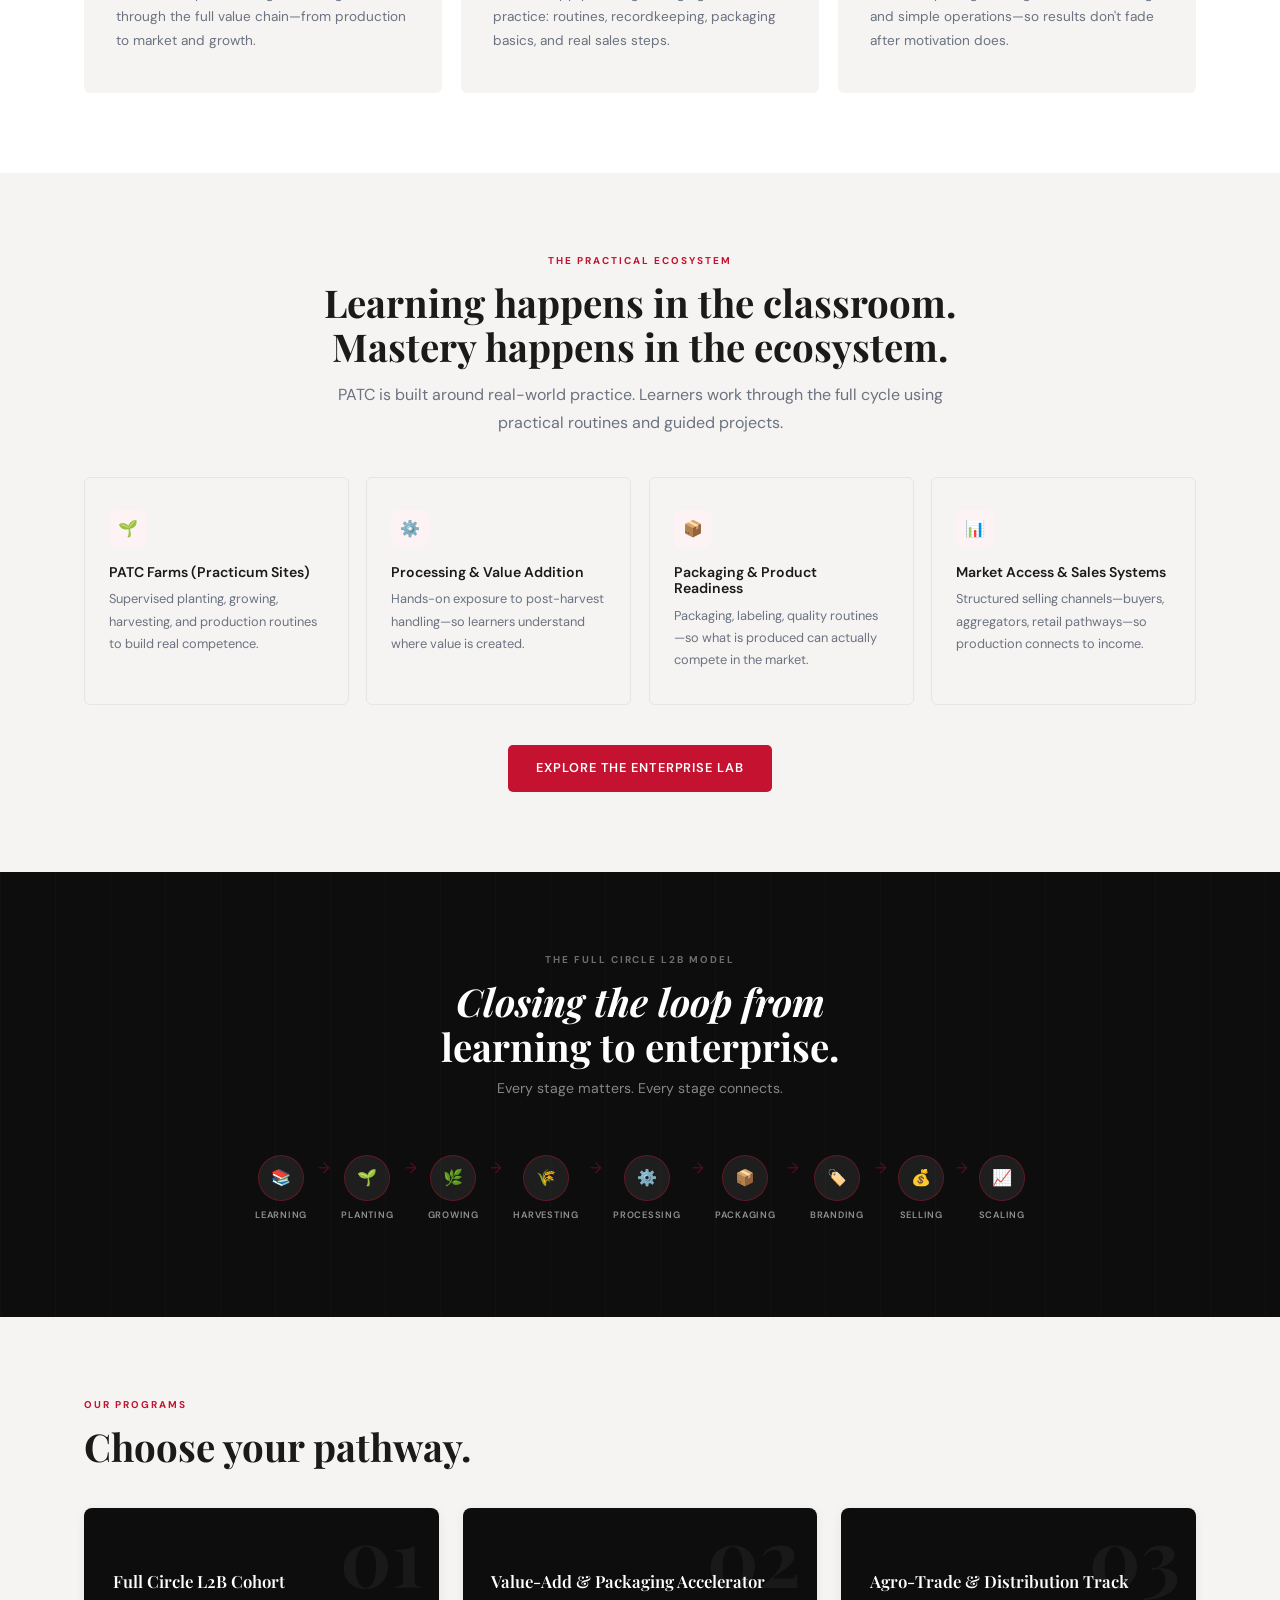
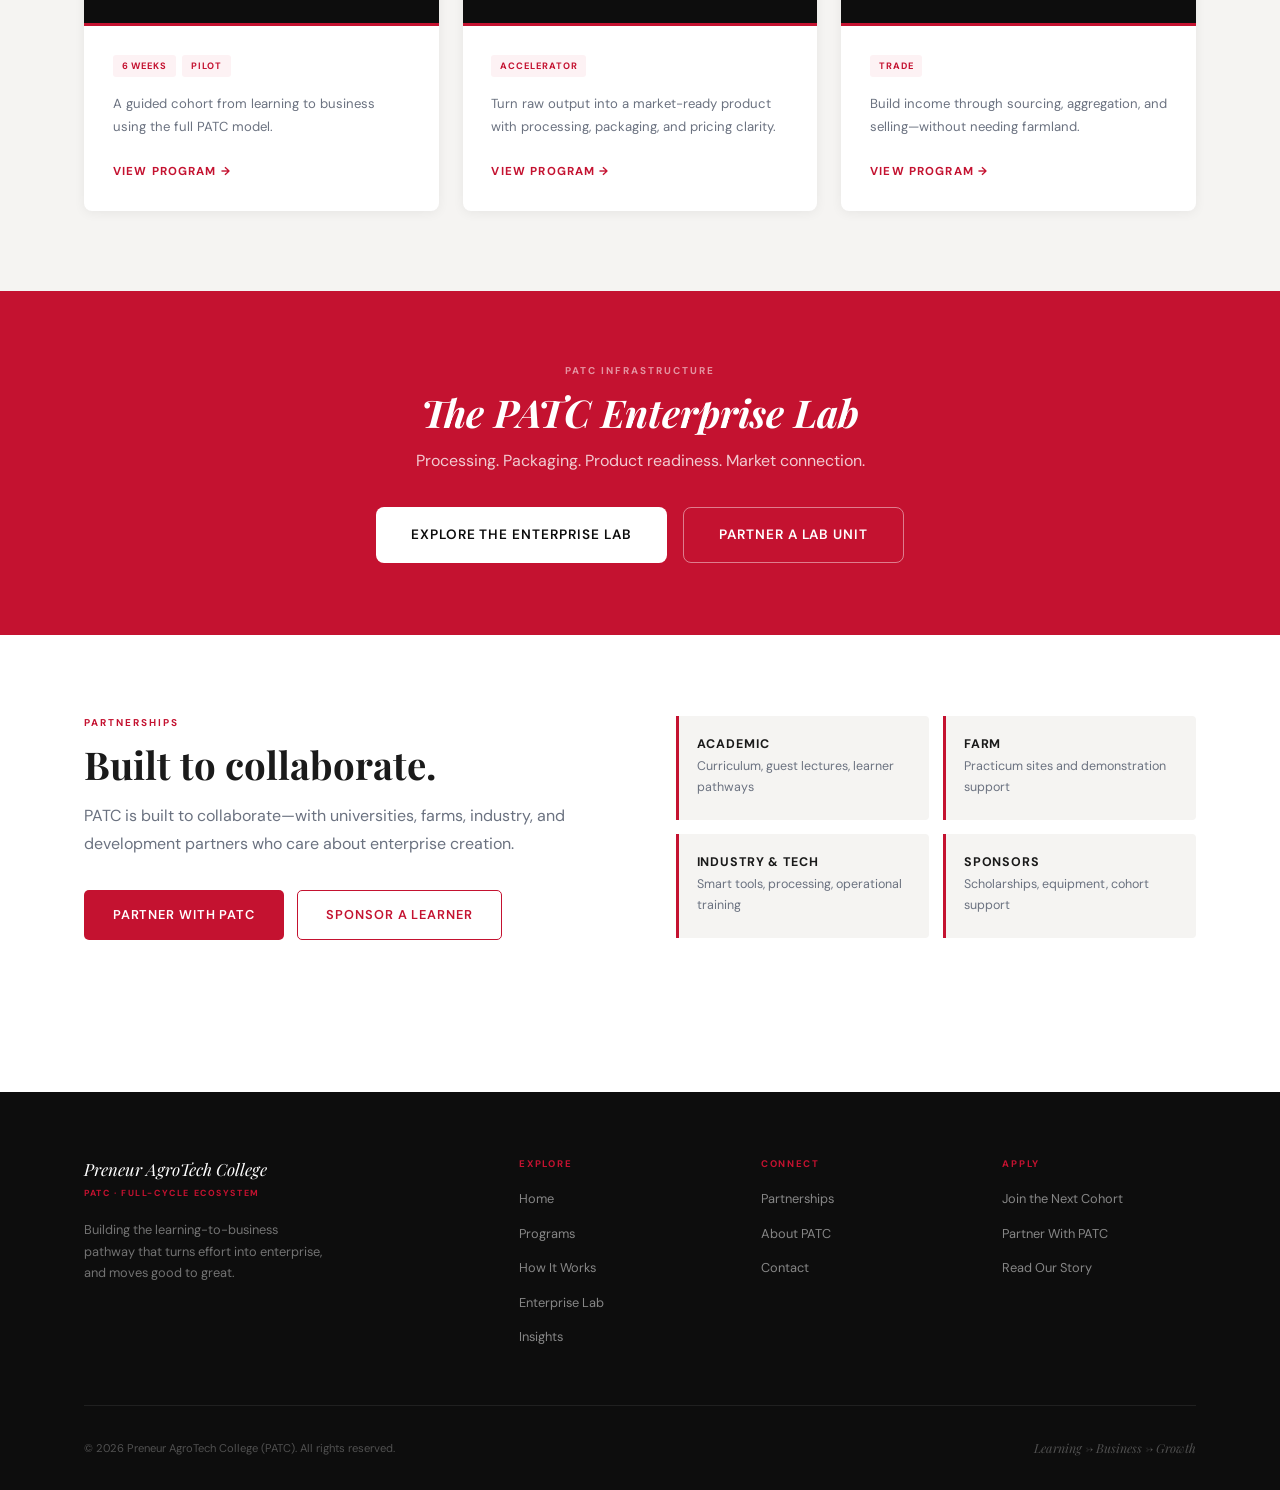
==== commit 2a90b06d: "Update website pages" ====
--- a/index.html
+++ b/index.html
@@ -37,7 +37,7 @@
         <h1>From Learning<br>to Business.</h1>
         <p class="hero-sub fi-2">PATC is a full-cycle agrotech college model—combining training, real farm practice, processing and packaging experience, market access, and practical technology—so learners can build enterprises that produce, sell, and scale.</p>
         <div class="hero-btns fi-3">
-          <a class="btn btn-red btn-lg" data-link="pages/apply.html">Join the Next Cohort →</a>
+          <a class="btn btn-red btn-lg" data-link="pages/apply.html">Join the Next Enterprise →</a>
           <a class="btn btn-outline-w btn-lg" data-link="pages/partnerships.html">Partner With PATC</a>
         </div>
       </div>
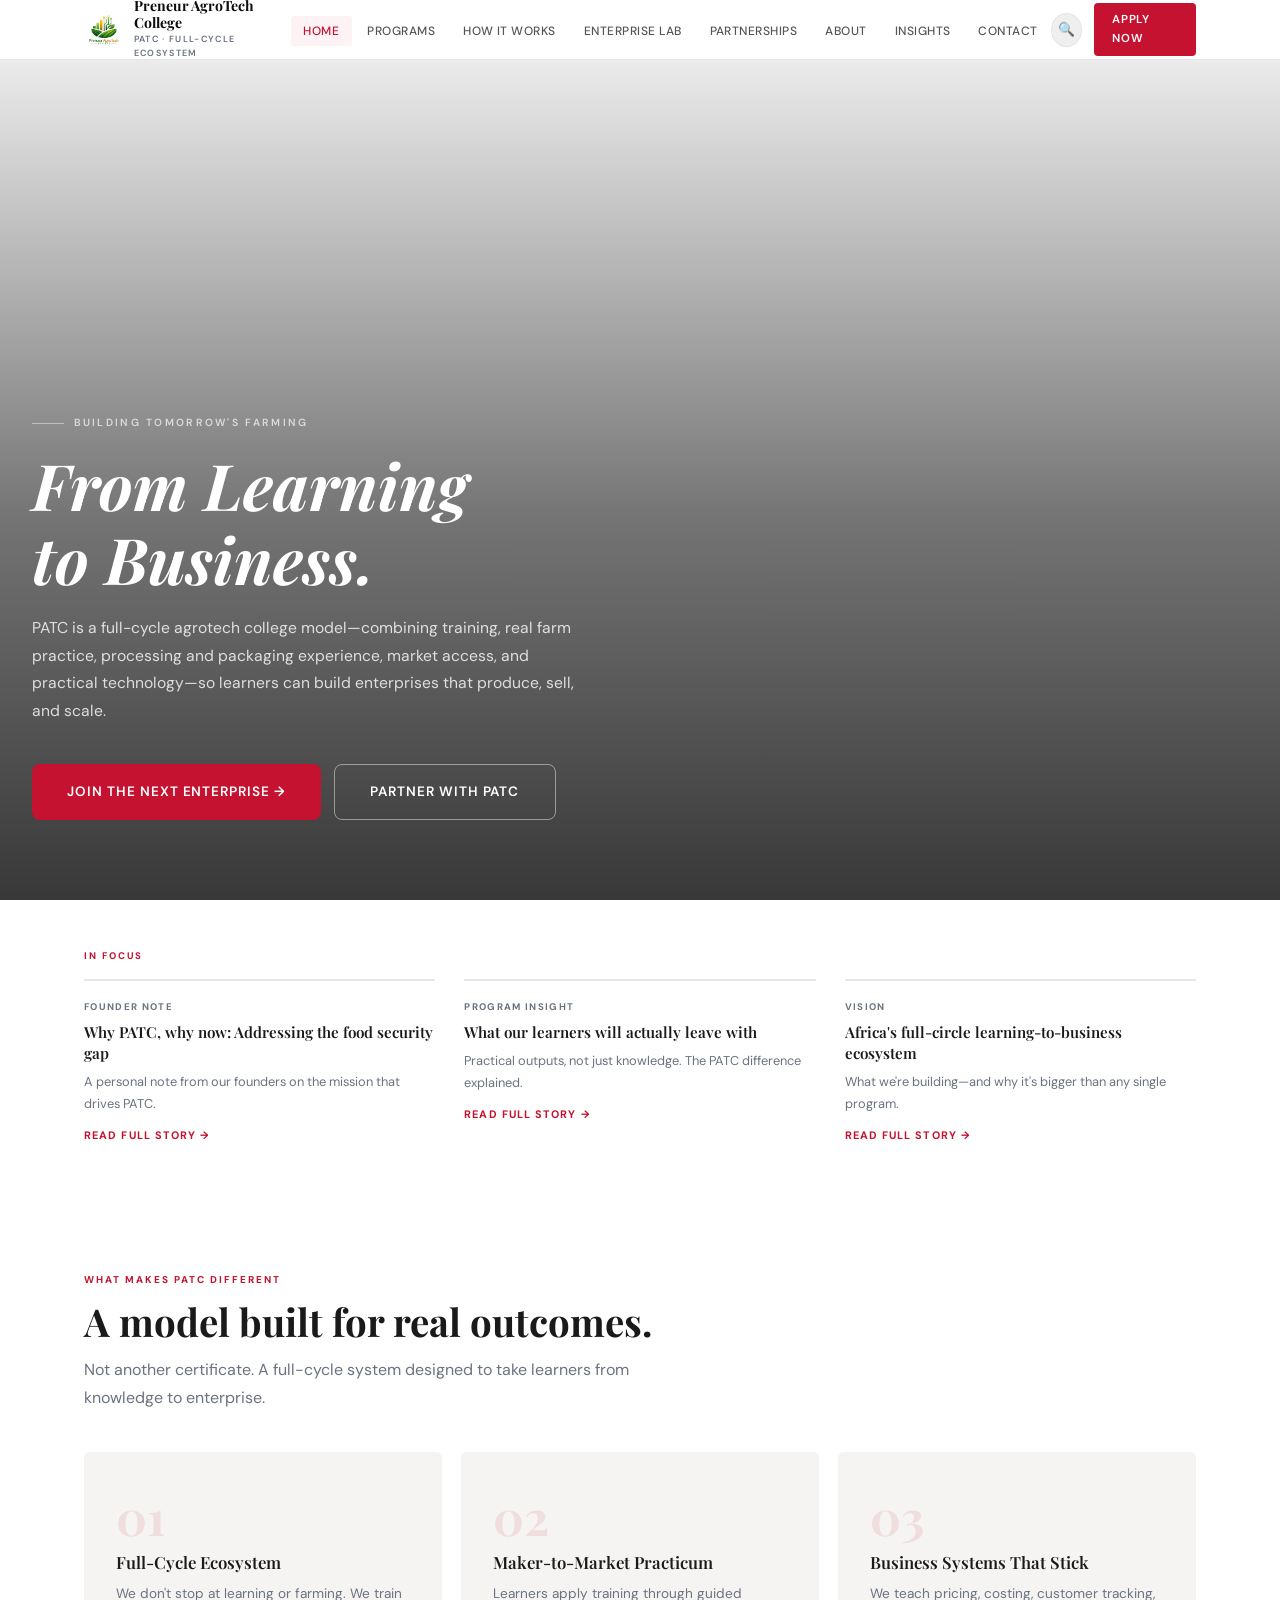
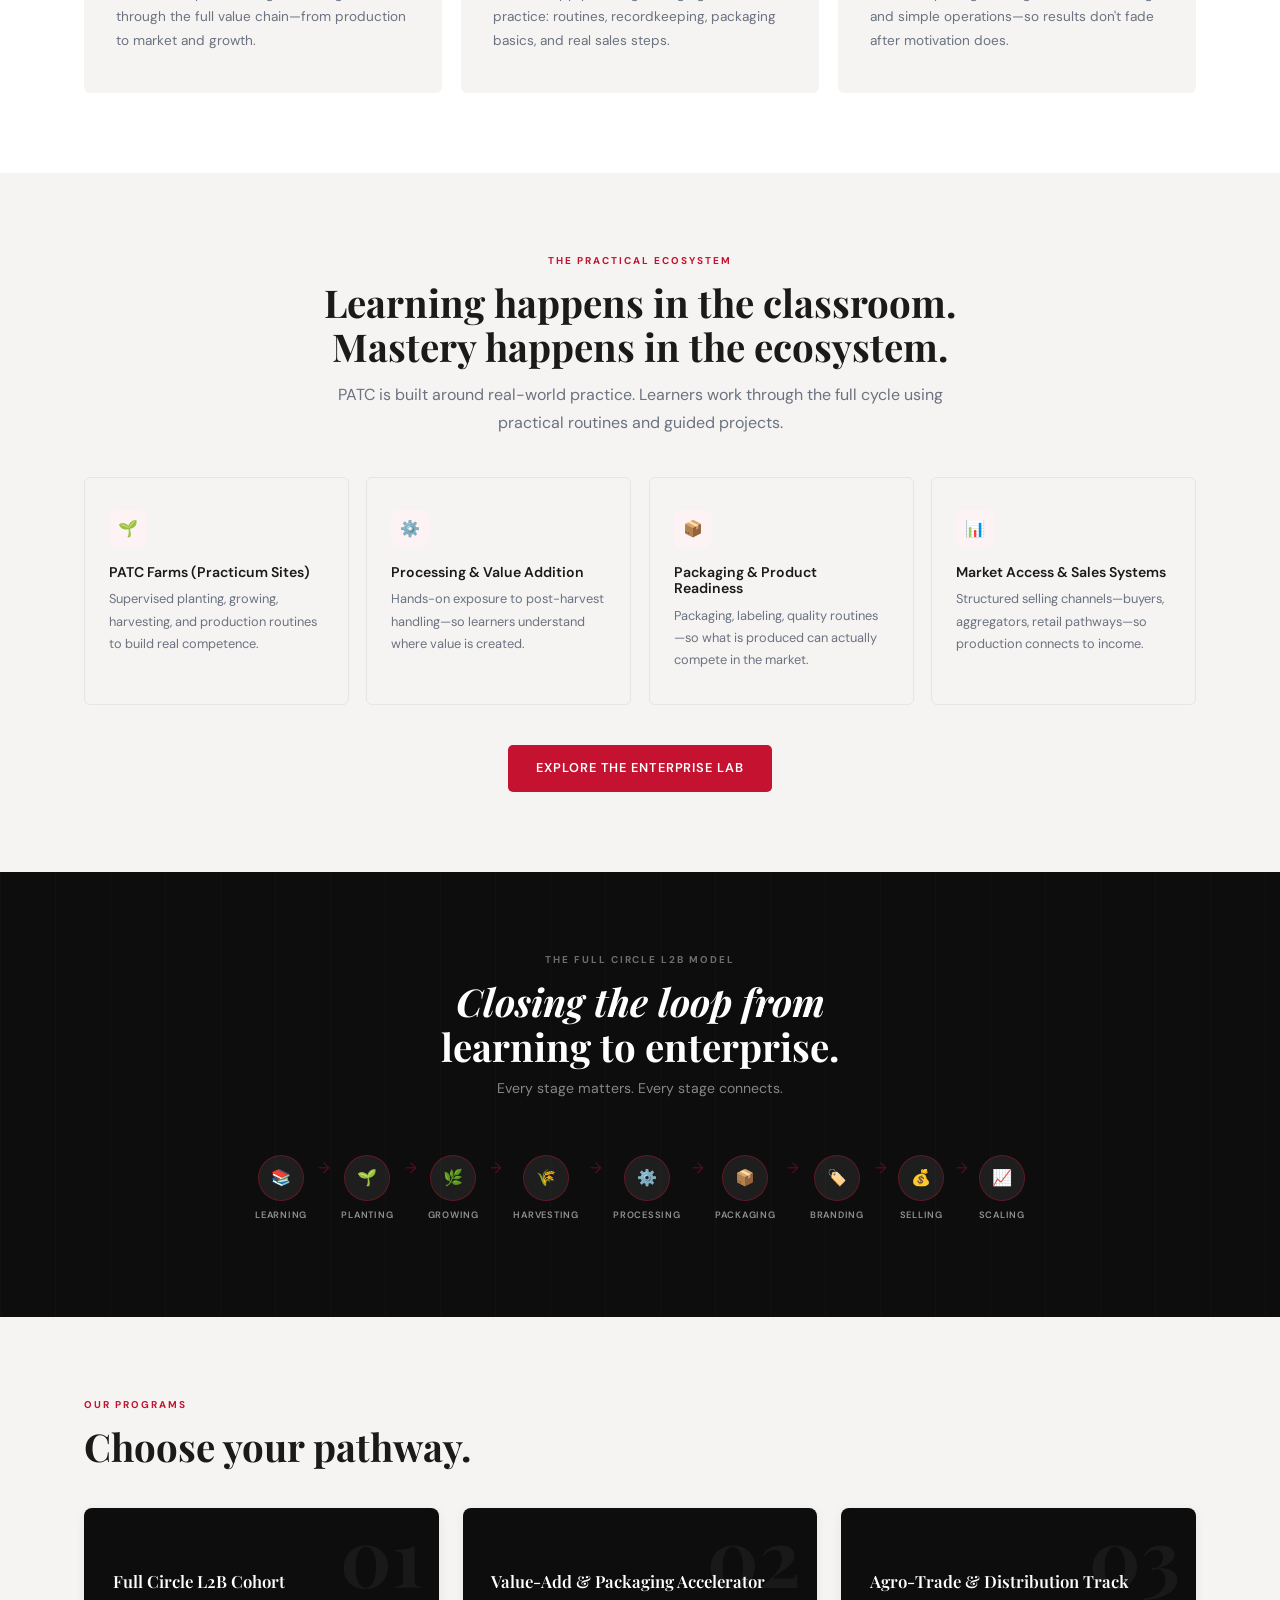
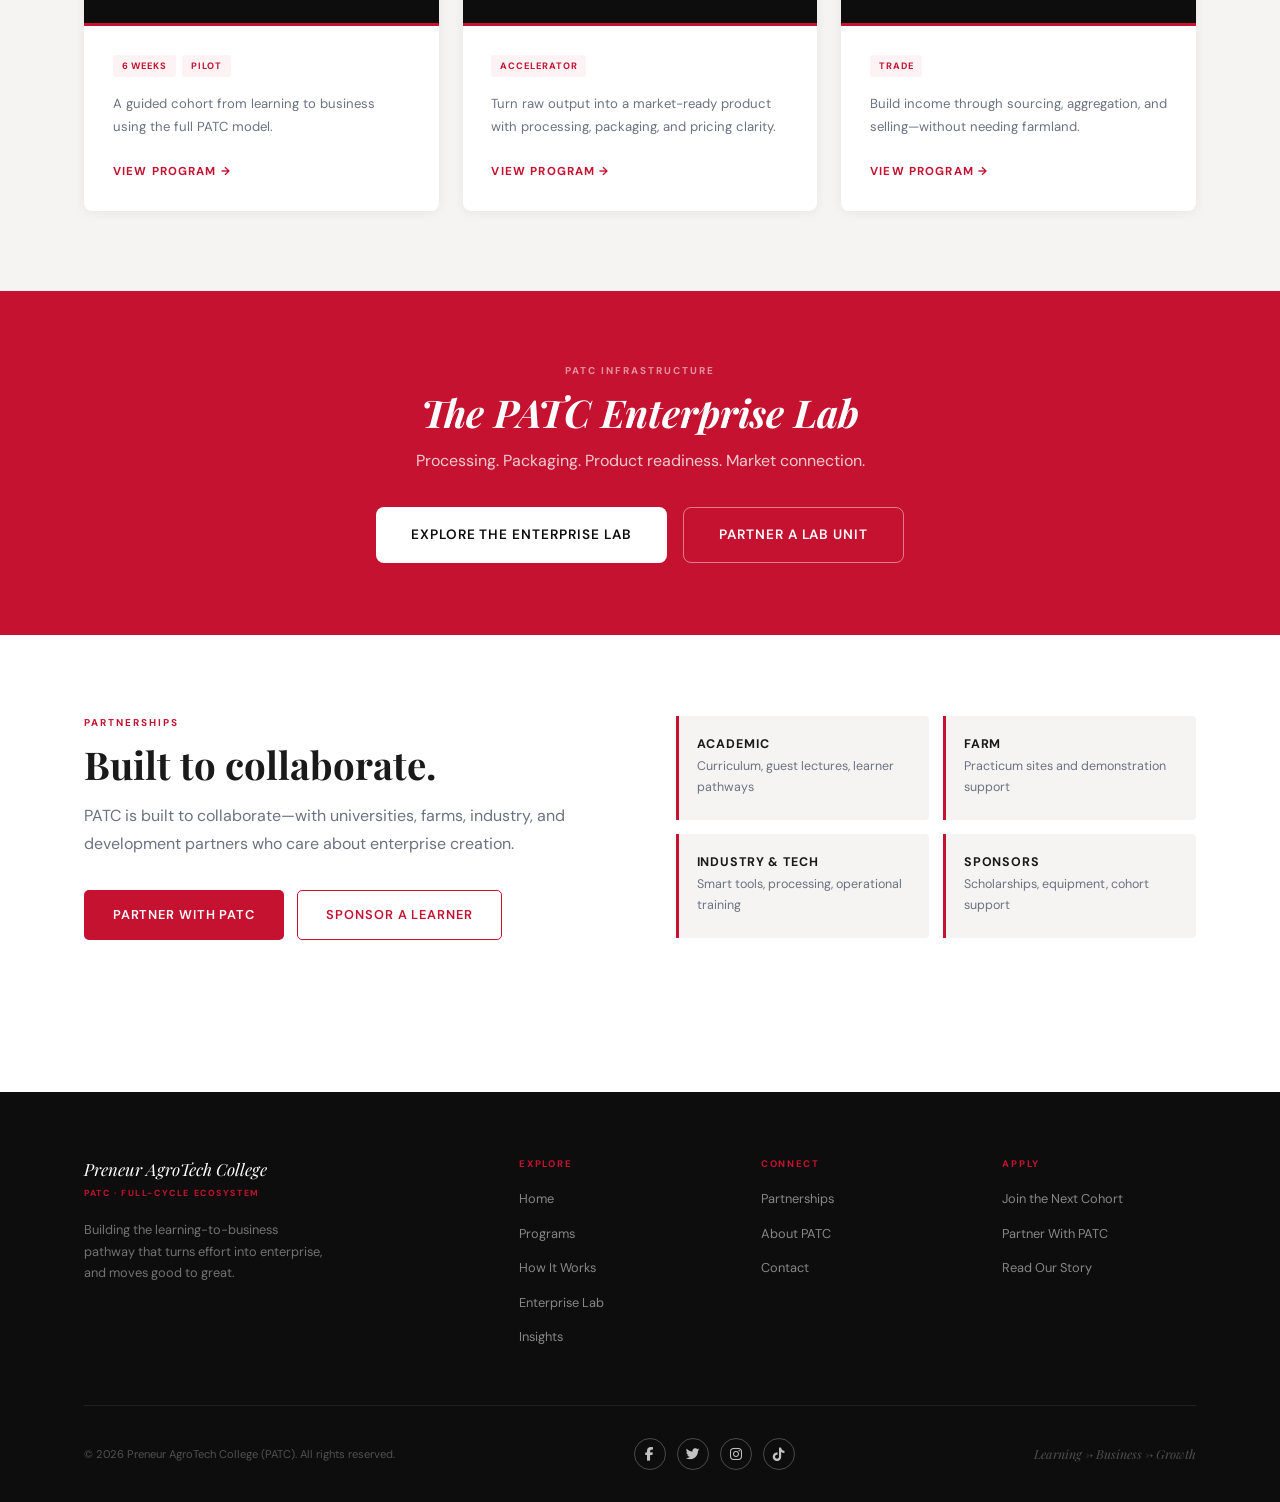
==== commit ac0518b8: "Update partnerships content and footer social icons" ====
--- a/index.html
+++ b/index.html
@@ -9,8 +9,9 @@
   <link rel="apple-touch-icon" href="assets/icons/favicon.png">
 <link rel="shortcut icon" type="image/png" href="assets/icons/favicon.png">
   <link rel="apple-touch-icon" href="assets/icons/favicon.png">
-<link rel="preconnect" href="https://fonts.googleapis.com">
+  <link rel="preconnect" href="https://fonts.googleapis.com">
   <link href="https://fonts.googleapis.com/css2?family=Playfair+Display:ital,wght@0,400;0,600;0,700;1,400;1,600&family=DM+Sans:wght@300;400;500;600&display=swap" rel="stylesheet">
+  <link rel="stylesheet" href="https://cdnjs.cloudflare.com/ajax/libs/font-awesome/6.4.0/css/all.min.css">
   <link rel="stylesheet" href="css/style.css">
   <link rel="stylesheet" href="css/header.css">
   <link rel="stylesheet" href="css/footer.css">
--- a/css/style.css
+++ b/css/style.css
@@ -172,6 +172,11 @@
 .ptf-ico{font-size:1.2rem;margin-bottom:.6rem}
 .ptf h4{font-family:var(--sans);font-size:.9rem;margin-bottom:.4rem}
 .ptf p{font-size:.8rem;color:var(--gray)}
+.ptf-sub{font-size:.68rem;font-weight:700;letter-spacing:.12em;text-transform:uppercase;color:var(--red);margin:.9rem 0 .6rem}
+.partner-list{list-style:none;display:grid;gap:.5rem;margin:0}
+.partner-list li{font-size:.78rem;color:var(--gray);position:relative;padding-left:1rem}
+.partner-list li::before{content:'•';position:absolute;left:0;color:var(--red)}
+.partner-note{font-size:.82rem;color:#444;font-style:italic;margin-top:1.5rem;max-width:820px}
 
 /*  ABOUT PAGE  */
 .about-hero{position:relative;min-height:65vh;display:flex;align-items:flex-end}
--- a/css/footer.css
+++ b/css/footer.css
@@ -8,6 +8,34 @@
 .fcol ul li{margin-bottom:.55rem}
 .fcol ul li a{font-size:.8rem;color:rgba(255,255,255,.5);transition:color .2s}
 .fcol ul li a:hover{color:#fff}
-.fb2{display:flex;justify-content:space-between;align-items:center}
+.fb2{display:flex;justify-content:space-between;align-items:center;gap:1rem;flex-wrap:wrap}
 .fb2 p{font-size:.7rem;color:rgba(255,255,255,.28)}
 .fb2 span{font-family:var(--serif);font-style:italic;font-size:.78rem;color:rgba(255,255,255,.28)}
+.footer-socials{display:flex;gap:.7rem}
+.footer-socials a{
+  width:32px;
+  height:32px;
+  border:1px solid rgba(255,255,255,.25);
+  border-radius:50%;
+  display:inline-flex;
+  align-items:center;
+  justify-content:center;
+  color:rgba(255,255,255,.75);
+  transition:all .2s;
+  font-size:.85rem;
+}
+.footer-socials a:hover{
+  color:#fff;
+  border-color:rgba(255,255,255,.7);
+  background:rgba(255,255,255,.08);
+  transform:translateY(-1px);
+}
+.footer-socials .icon-fallback{
+  display:none;
+  font-family:var(--sans);
+  font-size:.7rem;
+  font-weight:700;
+  letter-spacing:.02em;
+}
+.fa-missing .footer-socials i{display:none}
+.fa-missing .footer-socials .icon-fallback{display:inline-block}
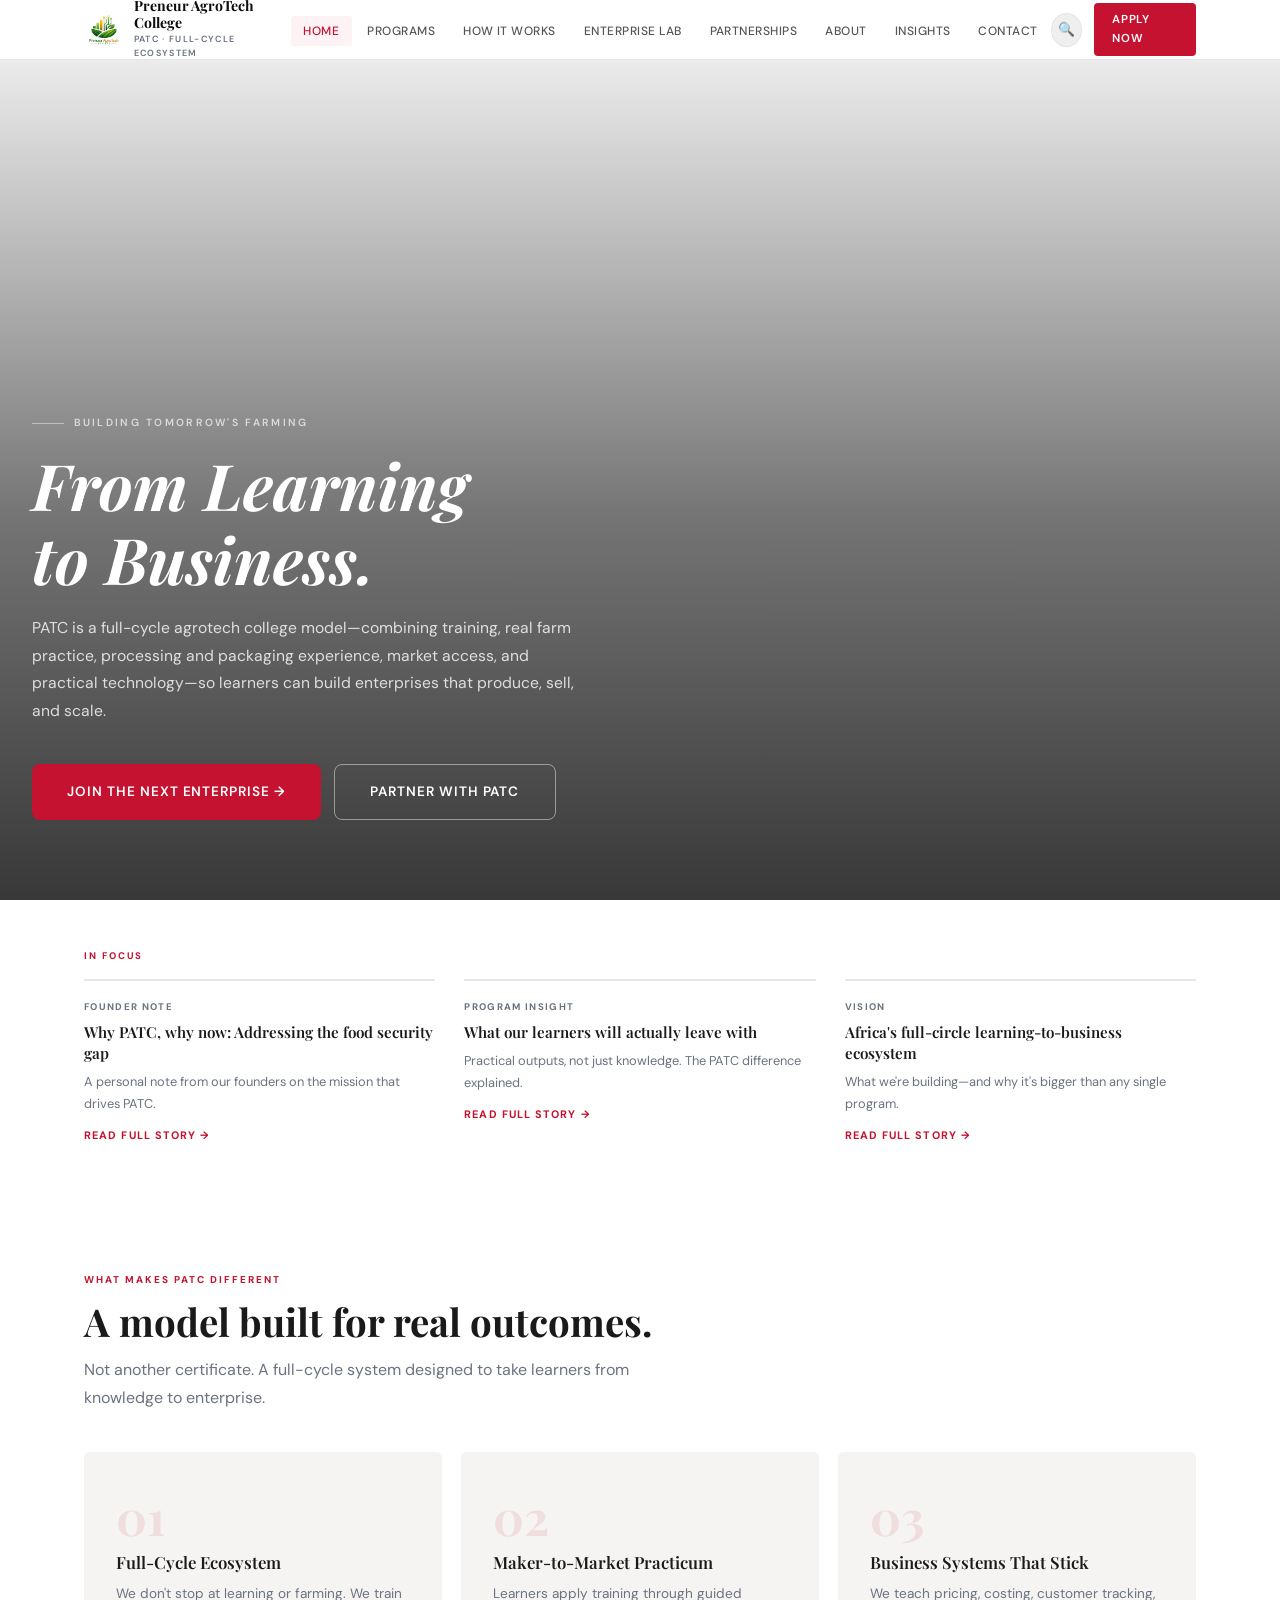
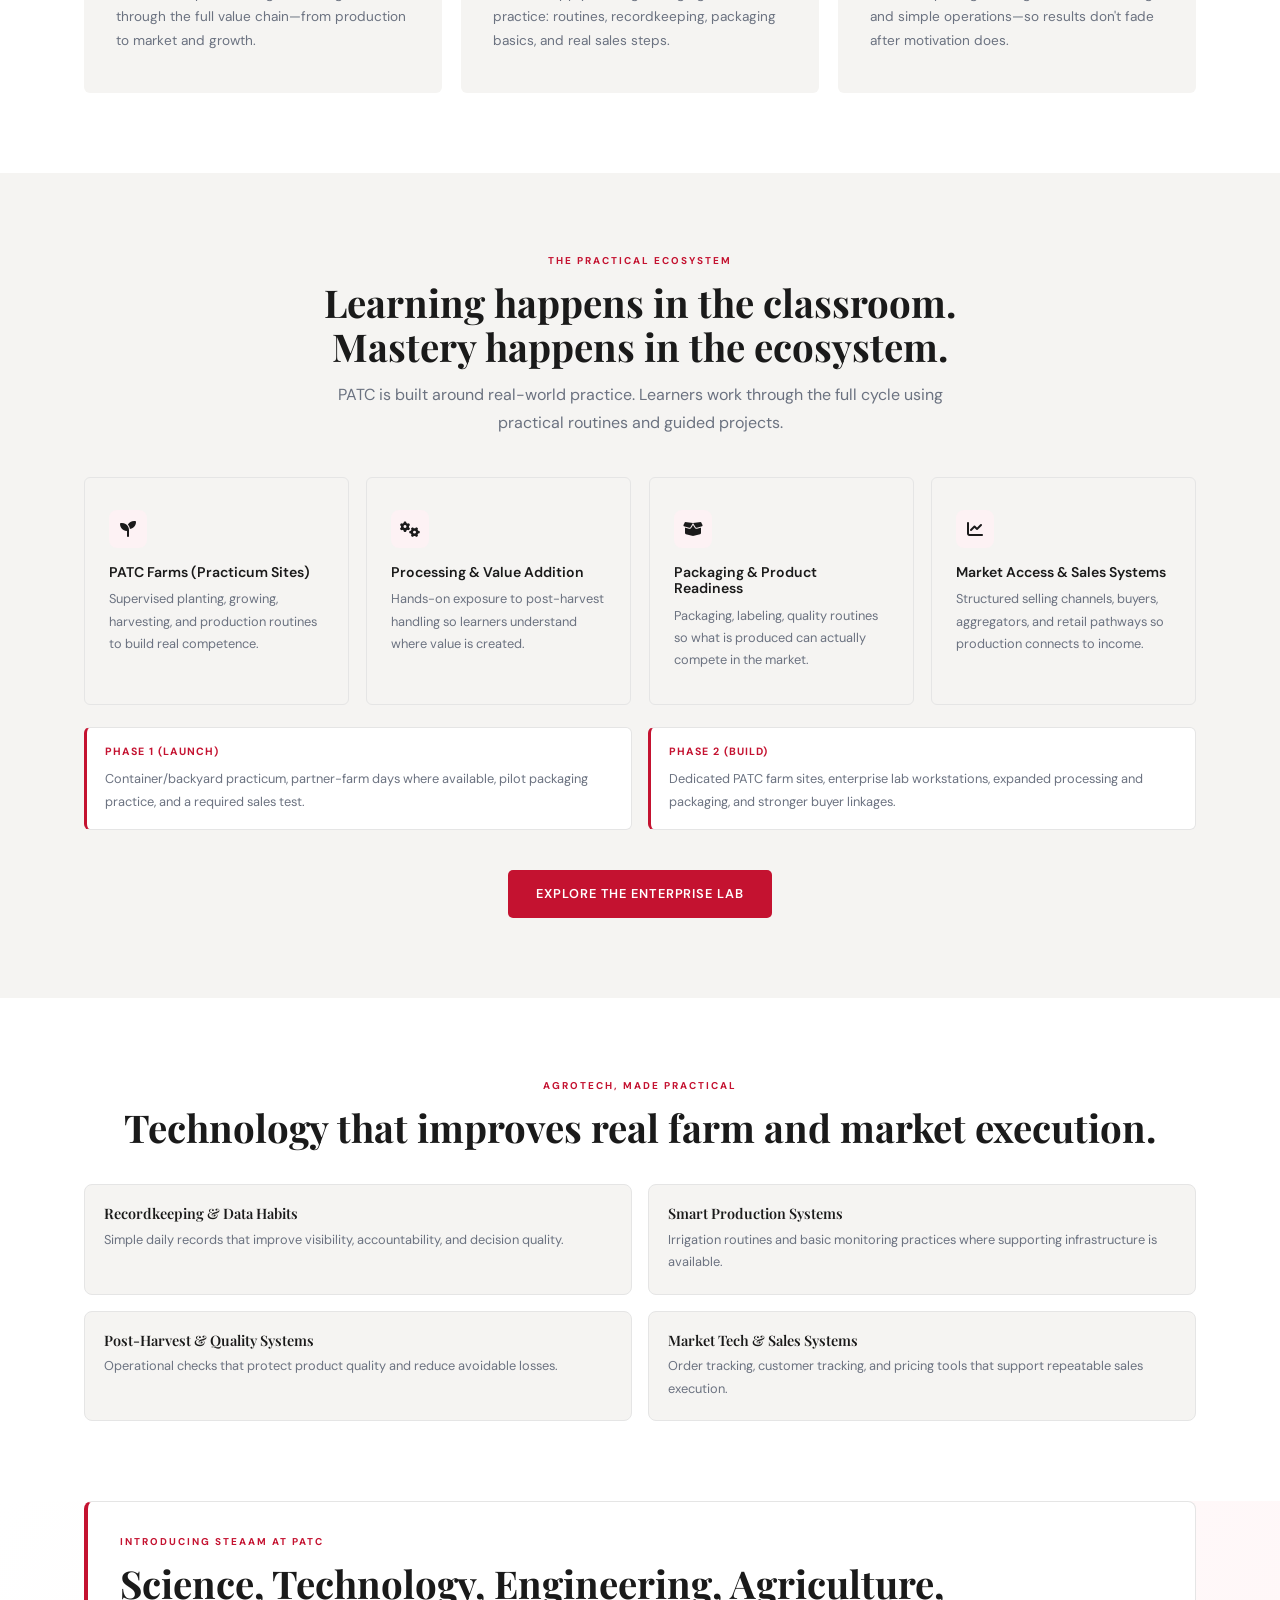
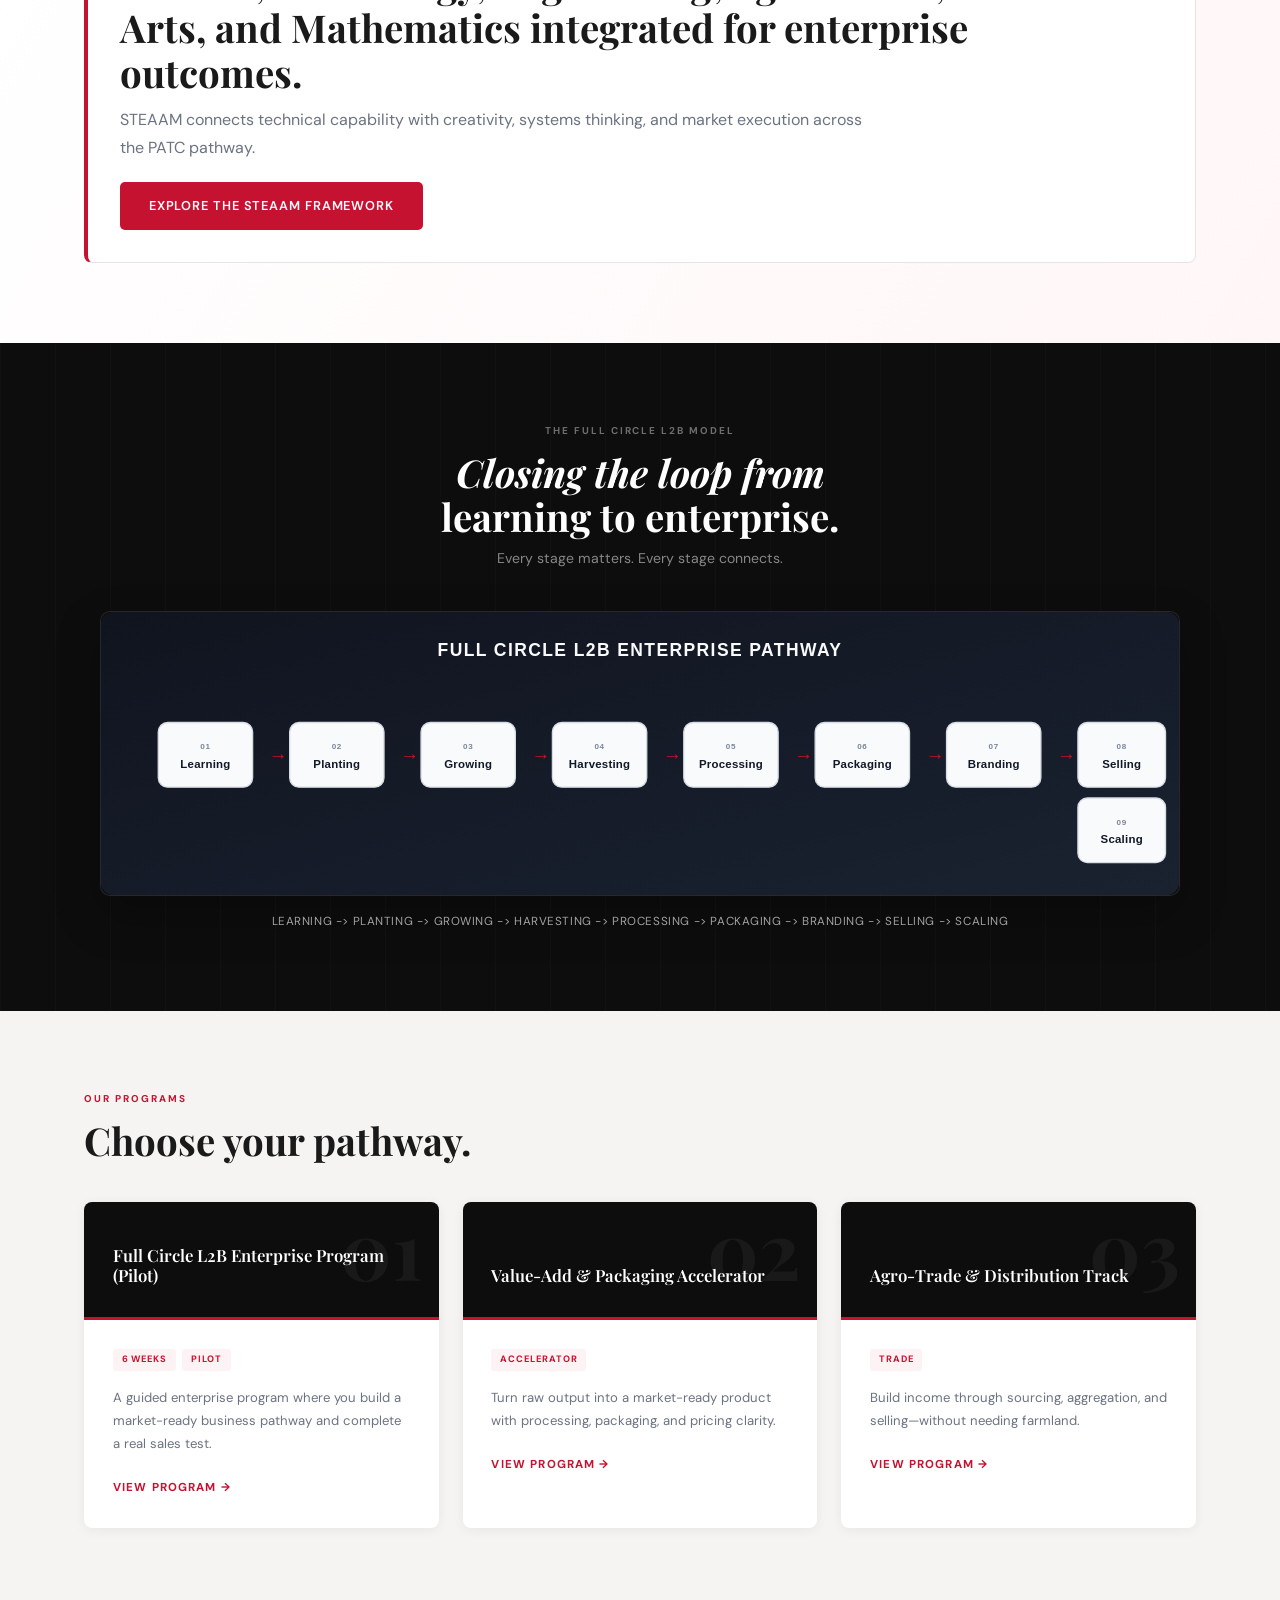
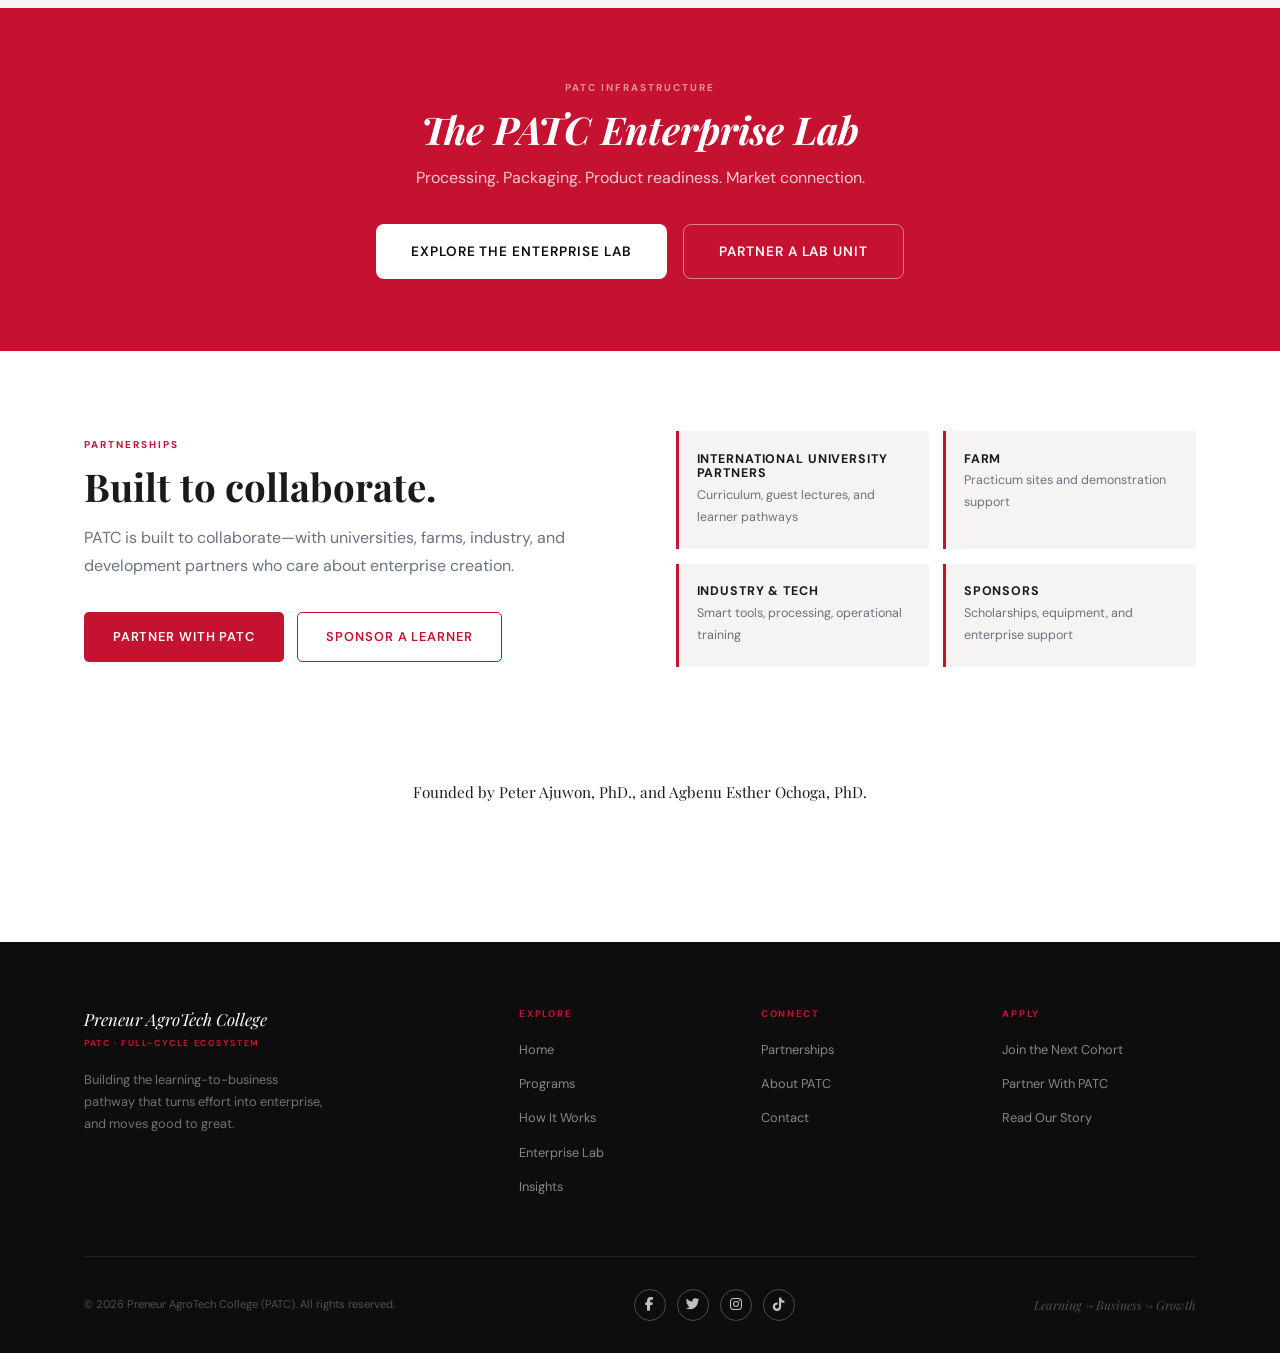
==== commit 74b1bb5e: "Update homepage content structure and add STEAAM + L2B diagrams" ====
--- a/index.html
+++ b/index.html
@@ -96,13 +96,49 @@
           <p style="color:var(--gray);max-width:640px;margin:.8rem auto 0">PATC is built around real-world practice. Learners work through the full cycle using practical routines and guided projects.</p>
         </div>
         <div class="eco-grid">
-          <div class="ec reveal"><div class="ec-ico">🌱</div><h4>PATC Farms (Practicum Sites)</h4><p>Supervised planting, growing, harvesting, and production routines to build real competence.</p></div>
-          <div class="ec reveal"><div class="ec-ico">⚙️</div><h4>Processing & Value Addition</h4><p>Hands-on exposure to post-harvest handling—so learners understand where value is created.</p></div>
-          <div class="ec reveal"><div class="ec-ico">📦</div><h4>Packaging & Product Readiness</h4><p>Packaging, labeling, quality routines—so what is produced can actually compete in the market.</p></div>
-          <div class="ec reveal"><div class="ec-ico">📊</div><h4>Market Access & Sales Systems</h4><p>Structured selling channels—buyers, aggregators, retail pathways—so production connects to income.</p></div>
+          <div class="ec reveal"><div class="ec-ico"><i class="fa-solid fa-seedling"></i></div><h4>PATC Farms (Practicum Sites)</h4><p>Supervised planting, growing, harvesting, and production routines to build real competence.</p></div>
+          <div class="ec reveal"><div class="ec-ico"><i class="fa-solid fa-gears"></i></div><h4>Processing & Value Addition</h4><p>Hands-on exposure to post-harvest handling so learners understand where value is created.</p></div>
+          <div class="ec reveal"><div class="ec-ico"><i class="fa-solid fa-box-open"></i></div><h4>Packaging & Product Readiness</h4><p>Packaging, labeling, quality routines so what is produced can actually compete in the market.</p></div>
+          <div class="ec reveal"><div class="ec-ico"><i class="fa-solid fa-chart-line"></i></div><h4>Market Access & Sales Systems</h4><p>Structured selling channels, buyers, aggregators, and retail pathways so production connects to income.</p></div>
+        </div>
+        <div class="phase-proof reveal">
+          <div class="phase-card">
+            <div class="phase-tag">Phase 1 (Launch)</div>
+            <p>Container/backyard practicum, partner-farm days where available, pilot packaging practice, and a required sales test.</p>
+          </div>
+          <div class="phase-card">
+            <div class="phase-tag">Phase 2 (Build)</div>
+            <p>Dedicated PATC farm sites, enterprise lab workstations, expanded processing and packaging, and stronger buyer linkages.</p>
+          </div>
         </div>
         <div style="text-align:center;margin-top:2.5rem" class="reveal">
           <a class="btn btn-red" data-link="pages/enterprise-lab.html">Explore the Enterprise Lab</a>
+        </div>
+      </div>
+    </section>
+
+    <section class="section" style="background:#fff">
+      <div class="container">
+        <div class="reveal" style="text-align:center;margin-bottom:2.2rem">
+          <div class="sec-label" style="text-align:center">Agrotech, Made Practical</div>
+          <h2>Technology that improves real farm and market execution.</h2>
+        </div>
+        <div class="agro-grid">
+          <div class="agro-card reveal"><h4>Recordkeeping & Data Habits</h4><p>Simple daily records that improve visibility, accountability, and decision quality.</p></div>
+          <div class="agro-card reveal"><h4>Smart Production Systems</h4><p>Irrigation routines and basic monitoring practices where supporting infrastructure is available.</p></div>
+          <div class="agro-card reveal"><h4>Post-Harvest & Quality Systems</h4><p>Operational checks that protect product quality and reduce avoidable losses.</p></div>
+          <div class="agro-card reveal"><h4>Market Tech & Sales Systems</h4><p>Order tracking, customer tracking, and pricing tools that support repeatable sales execution.</p></div>
+        </div>
+      </div>
+    </section>
+
+    <section class="section steaam-teaser">
+      <div class="container">
+        <div class="st-inner reveal">
+          <div class="sec-label">Introducing STEAAM at PATC</div>
+          <h2>Science, Technology, Engineering, Agriculture, Arts, and Mathematics integrated for enterprise outcomes.</h2>
+          <p>STEAAM connects technical capability with creativity, systems thinking, and market execution across the PATC pathway.</p>
+          <a class="btn btn-red" data-link="steaam/">Explore the STEAAM Framework</a>
         </div>
       </div>
     </section>
@@ -115,16 +151,14 @@
           <h2 style="color:#fff;font-style:italic">Closing the loop from<br><em style="font-style:normal">learning to enterprise.</em></h2>
           <p style="color:rgba(255,255,255,.5);font-size:.88rem;margin-top:.5rem">Every stage matters. Every stage connects.</p>
         </div>
-        <div class="l2b-chain">
-          <div class="l2b-n"><div class="l2b-dot">📚</div><div class="l2b-lbl">Learning</div></div><div class="l2b-arr">→</div>
-          <div class="l2b-n"><div class="l2b-dot">🌱</div><div class="l2b-lbl">Planting</div></div><div class="l2b-arr">→</div>
-          <div class="l2b-n"><div class="l2b-dot">🌿</div><div class="l2b-lbl">Growing</div></div><div class="l2b-arr">→</div>
-          <div class="l2b-n"><div class="l2b-dot">🌾</div><div class="l2b-lbl">Harvesting</div></div><div class="l2b-arr">→</div>
-          <div class="l2b-n"><div class="l2b-dot">⚙️</div><div class="l2b-lbl">Processing</div></div><div class="l2b-arr">→</div>
-          <div class="l2b-n"><div class="l2b-dot">📦</div><div class="l2b-lbl">Packaging</div></div><div class="l2b-arr">→</div>
-          <div class="l2b-n"><div class="l2b-dot">🏷️</div><div class="l2b-lbl">Branding</div></div><div class="l2b-arr">→</div>
-          <div class="l2b-n"><div class="l2b-dot">💰</div><div class="l2b-lbl">Selling</div></div><div class="l2b-arr">→</div>
-          <div class="l2b-n"><div class="l2b-dot">📈</div><div class="l2b-lbl">Scaling</div></div>
+        <div class="l2b-diagram reveal">
+          <picture>
+            <source media="(max-width: 768px)" srcset="assets/images/full-circle-l2b-vertical.svg">
+            <img src="assets/images/full-circle-l2b-horizontal.svg" alt="Full Circle L2B model from learning to scaling enterprise">
+          </picture>
+        </div>
+        <div class="l2b-caption reveal">
+          Learning -> Planting -> Growing -> Harvesting -> Processing -> Packaging -> Branding -> Selling -> Scaling
         </div>
       </div>
     </section>
@@ -137,7 +171,7 @@
           <h2>Choose your pathway.</h2>
         </div>
         <div class="prog-grid">
-          <div class="pc reveal"><div class="pc-top" data-n="01"><h3>Full Circle L2B Cohort</h3></div><div class="pc-bar"></div><div class="pc-body"><div class="tags"><span class="ptag">6 Weeks</span><span class="ptag">Pilot</span></div><p>A guided cohort from learning to business using the full PATC model.</p><a class="link-r" data-link="pages/programs.html">View Program →</a></div></div>
+          <div class="pc reveal"><div class="pc-top" data-n="01"><h3>Full Circle L2B Enterprise Program (Pilot)</h3></div><div class="pc-bar"></div><div class="pc-body"><div class="tags"><span class="ptag">6 Weeks</span><span class="ptag">Pilot</span></div><p>A guided enterprise program where you build a market-ready business pathway and complete a real sales test.</p><a class="link-r" data-link="pages/programs.html">View Program →</a></div></div>
           <div class="pc reveal"><div class="pc-top" data-n="02"><h3>Value-Add & Packaging Accelerator</h3></div><div class="pc-bar"></div><div class="pc-body"><div class="tags"><span class="ptag">Accelerator</span></div><p>Turn raw output into a market-ready product with processing, packaging, and pricing clarity.</p><a class="link-r" data-link="pages/programs.html">View Program →</a></div></div>
           <div class="pc reveal"><div class="pc-top" data-n="03"><h3>Agro-Trade & Distribution Track</h3></div><div class="pc-bar"></div><div class="pc-body"><div class="tags"><span class="ptag">Trade</span></div><p>Build income through sourcing, aggregation, and selling—without needing farmland.</p><a class="link-r" data-link="pages/programs.html">View Program →</a></div></div>
         </div>
@@ -171,12 +205,18 @@
             </div>
           </div>
           <div class="pt-grid reveal">
-            <div class="pt"><h4>Academic</h4><p>Curriculum, guest lectures, learner pathways</p></div>
+            <div class="pt"><h4>International University Partners</h4><p>Curriculum, guest lectures, and learner pathways</p></div>
             <div class="pt"><h4>Farm</h4><p>Practicum sites and demonstration support</p></div>
             <div class="pt"><h4>Industry & Tech</h4><p>Smart tools, processing, operational training</p></div>
-            <div class="pt"><h4>Sponsors</h4><p>Scholarships, equipment, cohort support</p></div>
-          </div>
-        </div>
+            <div class="pt"><h4>Sponsors</h4><p>Scholarships, equipment, and enterprise support</p></div>
+          </div>
+        </div>
+      </div>
+    </section>
+
+    <section class="section founder-anchor">
+      <div class="container">
+        <p>Founded by Peter Ajuwon, PhD., and Agbenu Esther Ochoga, PhD.</p>
       </div>
     </section>
   </main>
--- a/css/style.css
+++ b/css/style.css
@@ -204,10 +204,21 @@
 .mv{background:#fff;border:1px solid var(--border);border-radius:8px;padding:1.8rem}
 .agrotech-box{background:var(--dark);color:#fff;border-radius:10px;padding:2rem;margin-top:2rem}
 .agrotech-box h3{color:#fff}
-.founder-grid{display:grid;grid-template-columns:repeat(2,1fr);gap:1.5rem}
+.founder-grid{display:grid;grid-template-columns:repeat(auto-fit,minmax(260px,1fr));gap:1.5rem}
 .fc{background:#fff;border:1px solid var(--border);border-radius:10px;overflow:hidden}
 /* TODO: Replace founder photos in assets/images/ */
-.fc-photo{height:220px;object-fit:cover}
+.fc-photo{
+  width:100%;
+  max-width:400px;
+  aspect-ratio:1/1;
+  height:auto;
+  object-fit:cover;
+  object-position:center 15%;
+  background:var(--light);
+  display:block;
+  margin:0 auto;
+  border-radius:50%;
+}
 .fc-top{padding:1.2rem 1.5rem;border-bottom:1px solid var(--border)}
 .fc-role{font-size:.75rem;color:var(--gray)}
 .fc-body{padding:1.2rem 1.5rem}
@@ -228,7 +239,24 @@
 .form-lbl{display:block;font-size:.7rem;font-weight:700;letter-spacing:.1em;text-transform:uppercase;color:var(--gray);margin-bottom:.4rem}
 .form-in{width:100%;padding:.9rem 1rem;border:1px solid var(--border);border-radius:6px;font-size:.9rem;background:#fff}
 .form-in:focus{outline:2px solid rgba(196,18,48,.15);border-color:var(--red)}
-.qd{background:#fff;border:1px solid var(--border);border-radius:10px;padding:1.2rem;margin-top:2rem}
+.qd{
+  position:relative;
+  background:#fff;
+  border:1px solid var(--border);
+  border-radius:10px;
+  padding:1.2rem;
+  margin-top:2rem;
+  overflow:hidden;
+}
+.qd::before{
+  content:"";
+  position:absolute;
+  inset:0;
+  background:url("../assets/images/\ insight.jpg") center 85%/70% no-repeat;
+  opacity:.22;
+  pointer-events:none;
+}
+.qd > *{position:relative}
 .qd-title{font-size:.7rem;font-weight:700;letter-spacing:.1em;text-transform:uppercase;color:var(--red);margin-bottom:1rem}
 .qd-row{display:flex;gap:.8rem;margin-bottom:.8rem}
 .qd-ico{width:30px;height:30px;background:var(--red-pale);border-radius:8px;display:flex;align-items:center;justify-content:center;font-size:.85rem}
@@ -299,7 +327,17 @@
 .c-val{font-size:.9rem;font-weight:500;color:#1a1a1a}
 .c-sub{font-size:.78rem;color:var(--gray)}
 /* TODO: Replace campus image: assets/images/farm.jpg */
-.c-campus-img{width:100%;height:210px;border-radius:8px;object-fit:cover;background:url('../assets/images/\ insight.jpg') center/cover no-repeat;margin-top:2rem;display:block;filter:grayscale(30%)}
+.c-campus-img{
+  width:100%;
+  height:260px;
+  border-radius:0;
+  background:url('../assets/images/logo.png') center/contain no-repeat;
+  margin-top:2rem;
+  display:block;
+  filter:none;
+  mix-blend-mode:multiply;
+  opacity:.95;
+}
 
 /*  INSIGHTS PAGE  */
 .insights-hero{
--- a/css/footer.css
+++ b/css/footer.css
@@ -30,12 +30,13 @@
   background:rgba(255,255,255,.08);
   transform:translateY(-1px);
 }
+.footer-socials i{display:none}
 .footer-socials .icon-fallback{
-  display:none;
+  display:inline-block;
   font-family:var(--sans);
   font-size:.7rem;
   font-weight:700;
   letter-spacing:.02em;
 }
-.fa-missing .footer-socials i{display:none}
-.fa-missing .footer-socials .icon-fallback{display:inline-block}
+.fa-ready .footer-socials i{display:inline-block}
+.fa-ready .footer-socials .icon-fallback{display:none}
--- a/css/home.css
+++ b/css/home.css
@@ -40,8 +40,27 @@
 .dc h3{font-size:1.05rem;color:#1a1a1a;margin-bottom:.6rem}
 .dc p{font-size:.85rem;color:var(--gray)}
 
+.phase-proof{display:grid;grid-template-columns:repeat(2,1fr);gap:1rem;margin-top:1.4rem}
+.phase-card{background:#fff;border:1px solid var(--border);border-left:3px solid var(--red);border-radius:6px;padding:1rem 1rem 1rem 1.1rem}
+.phase-tag{font-size:.66rem;font-weight:700;letter-spacing:.1em;text-transform:uppercase;color:var(--red);margin-bottom:.45rem}
+.phase-card p{font-size:.8rem;color:var(--gray);margin:0}
+
+.agro-grid{display:grid;grid-template-columns:repeat(2,1fr);gap:1rem}
+.agro-card{background:var(--light);border:1px solid var(--border);border-radius:8px;padding:1.25rem 1.2rem;transition:all .25s}
+.agro-card:hover{transform:translateY(-2px);box-shadow:0 10px 24px rgba(0,0,0,.08)}
+.agro-card h4{font-size:.9rem;margin-bottom:.45rem}
+.agro-card p{font-size:.8rem;color:var(--gray);margin:0}
+
+.steaam-teaser{background:linear-gradient(120deg,#fff 0%,#fff6f7 100%);padding-top:0}
+.st-inner{background:#fff;border:1px solid var(--border);border-left:4px solid var(--red);border-radius:8px;padding:2rem}
+.st-inner h2{max-width:860px}
+.st-inner p{margin:.75rem 0 1.3rem;color:var(--gray);max-width:760px}
+
 .l2b-sec{background:var(--dark);padding:5rem 0;position:relative;overflow:hidden}
 .l2b-sec::before{content:'';position:absolute;inset:0;background:repeating-linear-gradient(90deg,rgba(255,255,255,.018) 0,rgba(255,255,255,.018) 1px,transparent 1px,transparent 55px)}
+.l2b-diagram{position:relative;z-index:1;max-width:1080px;margin:0 auto}
+.l2b-diagram img{width:100%;height:auto;display:block;border-radius:10px;border:1px solid rgba(255,255,255,.12);box-shadow:0 20px 45px rgba(0,0,0,.25);background:rgba(0,0,0,.2)}
+.l2b-caption{position:relative;z-index:1;text-align:center;color:rgba(255,255,255,.62);font-size:.73rem;letter-spacing:.05em;text-transform:uppercase;margin-top:1rem}
 .l2b-chain{display:flex;flex-wrap:wrap;justify-content:center;align-items:flex-start;gap:0}
 .l2b-n{display:flex;flex-direction:column;align-items:center;gap:.45rem;padding:.9rem .7rem;cursor:pointer}
 .l2b-dot{width:46px;height:46px;border-radius:50%;background:rgba(255,255,255,.07);border:1.5px solid rgba(196,18,48,.4);display:flex;align-items:center;justify-content:center;font-size:1rem;transition:all .22s}
@@ -69,3 +88,6 @@
 .pt{background:var(--light);border-left:3px solid var(--red);padding:1.3rem 1.1rem;border-radius:0 4px 4px 0}
 .pt h4{font-family:var(--sans);font-weight:700;font-size:.78rem;letter-spacing:.07em;text-transform:uppercase;color:#1a1a1a;margin-bottom:.25rem}
 .pt p{font-size:.78rem;color:var(--gray)}
+
+.founder-anchor{background:#fff;padding:2rem 0 4rem}
+.founder-anchor p{text-align:center;font-size:.95rem;color:#1a1a1a;font-family:var(--serif)}
--- a/css/responsive.css
+++ b/css/responsive.css
@@ -1,7 +1,9 @@
 @media(max-width:1024px){
   .eco-grid,.diff-grid{grid-template-columns:repeat(2,1fr)}
+  .agro-grid,.phase-proof{grid-template-columns:1fr}
   .fg{grid-template-columns:1fr 1fr;gap:2rem}
-  .two-col,.founder-grid,.mv-grid,.insights-layout,.pdb-inner{grid-template-columns:1fr}
+  .two-col,.mv-grid,.insights-layout,.pdb-inner{grid-template-columns:1fr}
+  .founder-grid{grid-template-columns:repeat(2,1fr)}
   .pdb-sticky{position:static}
   .re-grid,.lab-photo-cards{grid-template-columns:1fr 1fr}
   .partner-types-full{grid-template-columns:1fr 1fr}
@@ -15,8 +17,11 @@
   main{padding-bottom:calc(var(--bot-h) + .5rem)}
   .diff-grid,.eco-grid,.prog-grid,.if-grid,.re-grid,.lab-photo-cards,.partner-types-full,.pt-grid,.st-grid{grid-template-columns:1fr}
   .fg{grid-template-columns:1fr}
+  .founder-grid{grid-template-columns:1fr}
   footer{padding-bottom:calc(var(--bot-h) + 1.5rem)}
   .hero-content{padding:2rem 1.5rem 4.5rem}
+  .st-inner{padding:1.35rem}
+  .l2b-caption{font-size:.63rem;line-height:1.7;padding:0 .35rem}
   .l2b-arr{display:none}
   .l2b-chain{gap:.2rem}
   .prog-grid{grid-template-columns:1fr}
